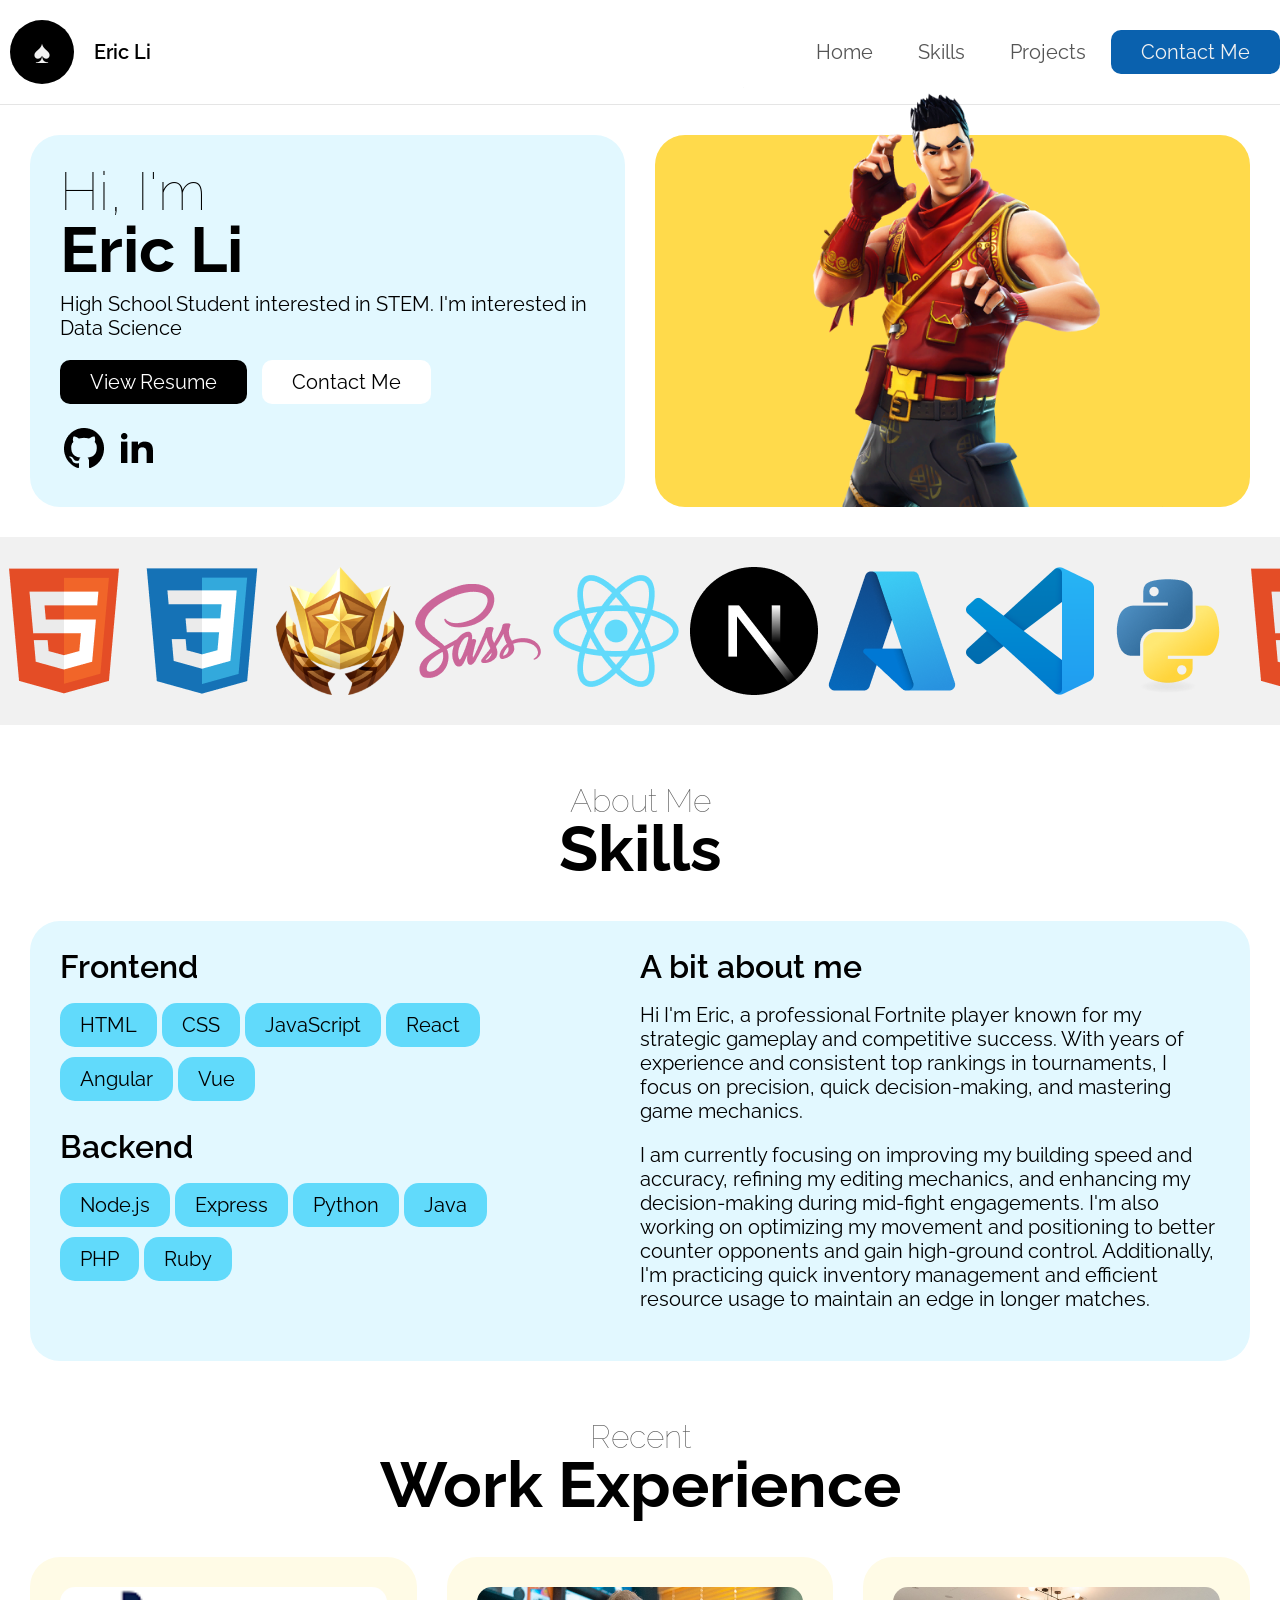
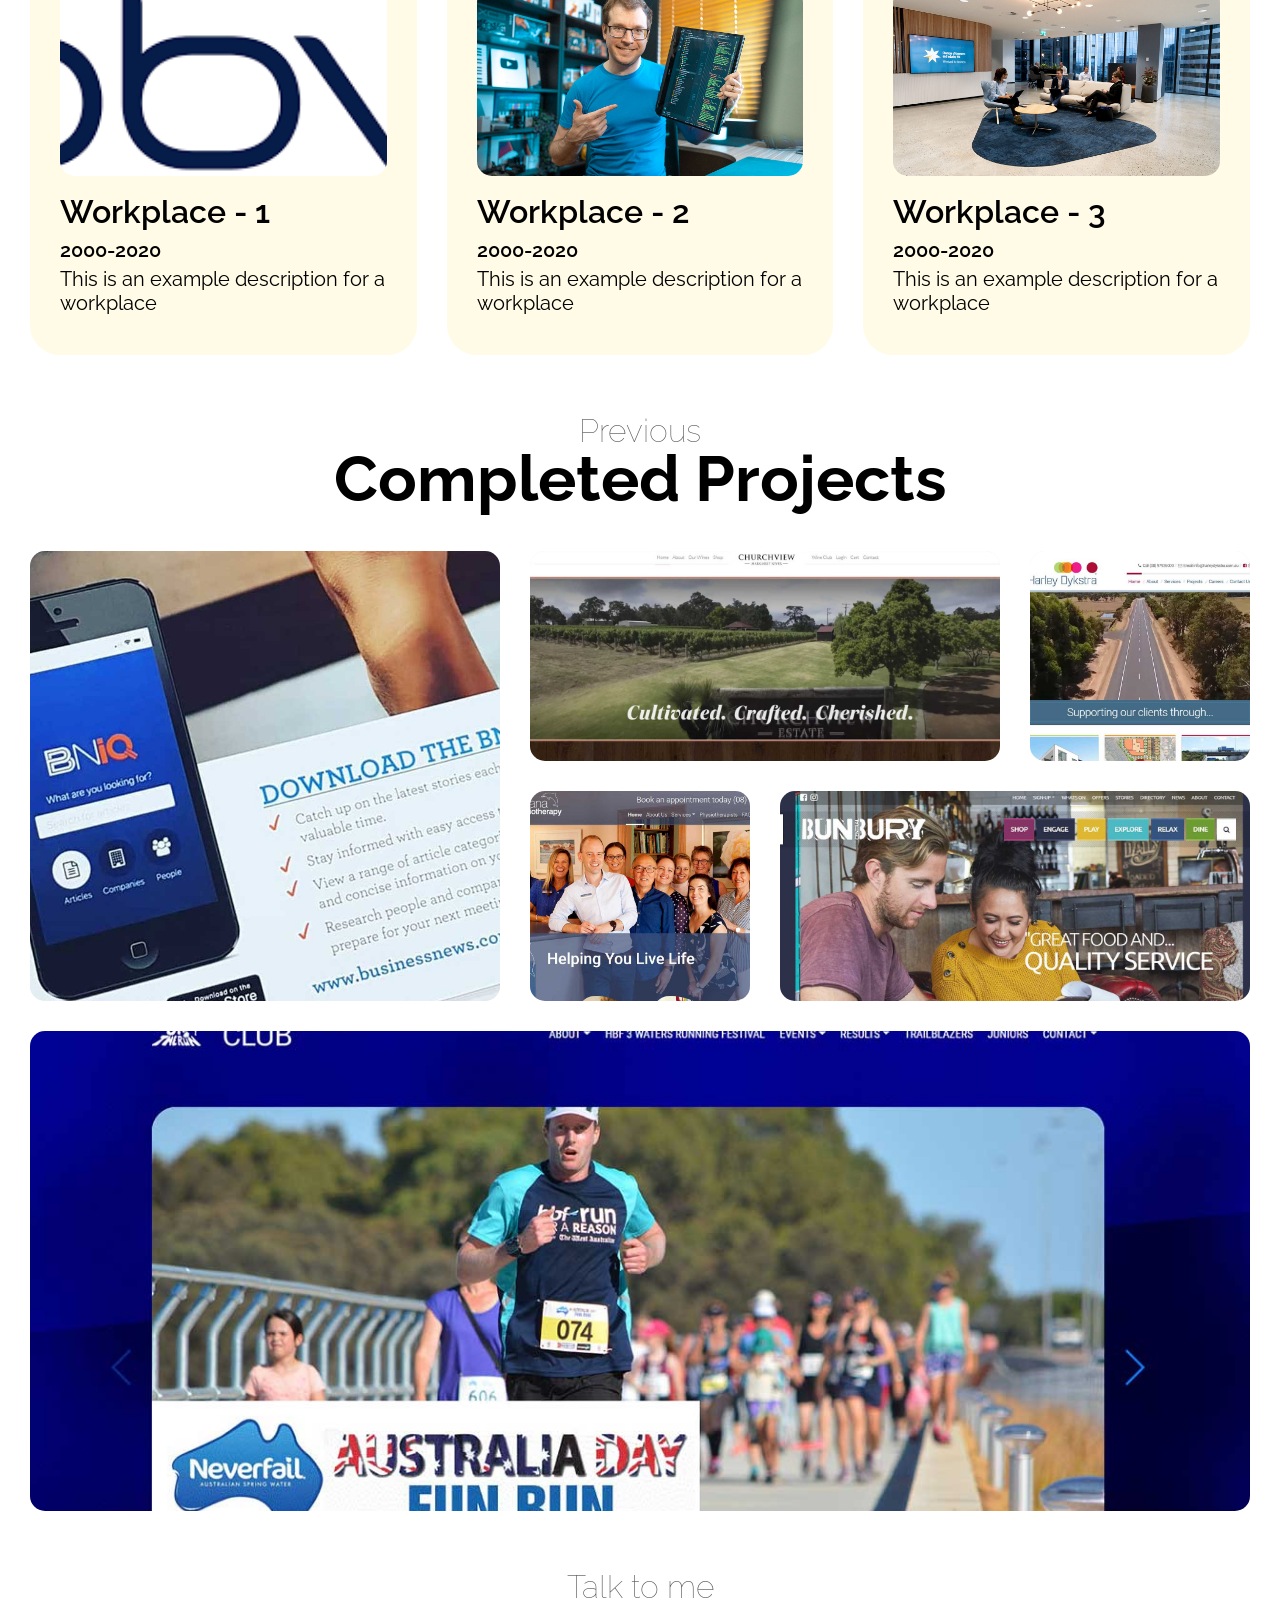
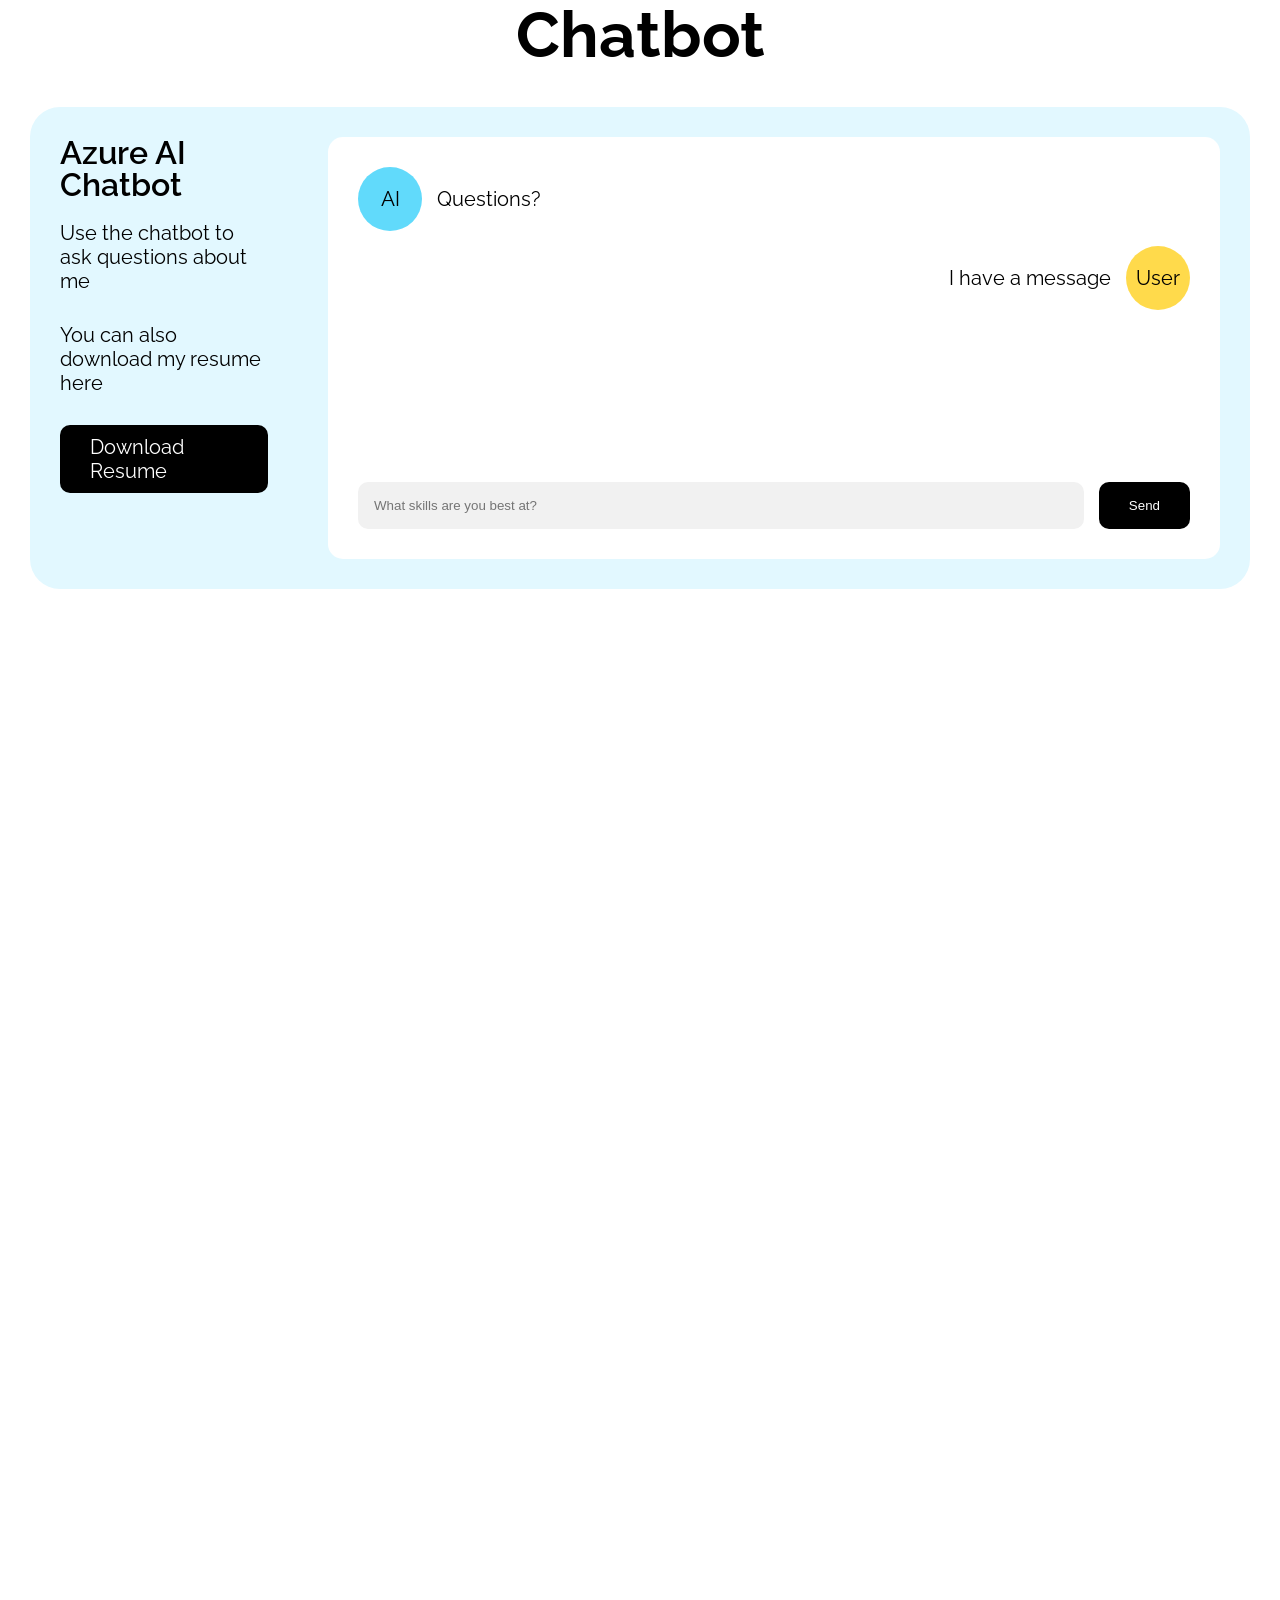
==== index.html @ edf60c6a "day 11" ====
<!DOCTYPE html>
<html lang="en">
<head>
    <meta charset="UTF-8">
    <meta name="viewport" content="width=device-width, initial-scale=1.0">
    <title>Eric Li's Portfolio</title>
    <link rel="preconnect" href="https://fonts.googleapis.com">
    <link rel="preconnect" href="https://fonts.gstatic.com" crossorigin>
    <link href="https://fonts.googleapis.com/css2?family=Raleway:ital,wght@0,100..900;1,100..900&display=swap" rel="stylesheet">
    <link rel="stylesheet" href="./styles.css">
    <script src="./scripts.js"></script>
    <link rel="icon" type="image/jpg" href="/imgs/one-v-buck-izo.png">
</head>
<body>
    <header>
        <a href="#" class="logo-holder">
            <div class="logo">♠</div>
            <div class="logo-text">Eric Li</div>
        </a>
        <nav>
            <ul id="menu">
                <li>
                    <a href="#">Home</a>
                </li>
                <li>
                    <a href="#skills">Skills</a>
                </li>
                <li>
                    <a href="#projects">Projects</a>
                </li>
                <li>
                    <a href="mailto:yousefta321@gmail.com" class="button">Contact Me</a>
                </li>
            </ul>
            <a href="#" class="mobile-toggle" onClick="toggleMobileMenu();">
                <svg class="w-6 h-6 text-gray-800 dark:text-white" aria-hidden="true" xmlns="http://www.w3.org/2000/svg" width="24" height="24" fill="none" viewBox="0 0 24 24">
                    <path stroke="currentColor" stroke-linecap="round" stroke-width="2" d="M5 7h14M5 12h14M5 17h10"/>
                  </svg>                  
            </a>
        </nav>
    </header>
    <main>
        <section class="hero container">
            <div class="hero-blue">
                <div>
                    <h1><small>Hi, I'm</small>
                        Eric Li
                    </h1>
                    <p>
                        High School Student interested in STEM. <span>I'm interested in Data Science</span>
                    </p>
                    <div class="call-to-action">
                        <a href="#" class="button black">
                            View Resume
                        </a>
                        <a href="mailto:yousefta321@gmail.com" class="button white">
                            Contact Me
                        </a>
                    </div>
                    <div class="social-links">
                        <a href="https://github.com/ericli37">
                            <img src="./imgs/github.png" alt="GitHub" class="socials" width="48"/>
                        </a>
                        <a href="https://www.linkedin.com/in/yousef-taha-615994212">
                            <img src="./imgs/linkedin.png" alt="LinkedIn" class="socials" width="48"/>
                        </a>
                    </div>
                </div>
            </div>
            <div class="hero-yellow">
                <img src="./imgs/fortnite.png" alt="Eric Li" width="100%"/>
            </div>
        </section>
        <section class="logos container">
            <div class="marquee">
                <div class="track">
                    <img src="./imgs/html.png" alt="HTML" width="128"/>
                    <img src="./imgs/css.png" alt="CSS" width="128"/>
                    <img src="./imgs/fortnite-transparent-symbol-6.png" alt="FN" width="128"/>
                    <img src="./imgs/sass.png" alt="Sass" width="128"/>
                    <img src="./imgs/react.png" alt="React" width="128"/>
                    <img src="./imgs/nextjs.png" alt="Next JS" width="128"/>
                    <img src="./imgs/azure.png" alt="Azure" width="128"/>
                    <img src="./imgs/vscode.png" alt="VS Code" width="128"/>
                    <img src="./imgs/python.png" alt="Python" width="128"/>
                    <img src="./imgs/html.png" alt="HTML" width="128"/>
                    <img src="./imgs/css.png" alt="CSS" width="128"/>
                    <img src="./imgs/fortnite-transparent-symbol-6.png" alt="FN" width="128"/>
                    <img src="./imgs/sass.png" alt="Sass" width="128"/>
                    <img src="./imgs/react.png" alt="React" width="128"/>
                    <img src="./imgs/nextjs.png" alt="Next JS" width="128"/>
                    <img src="./imgs/azure.png" alt="Azure" width="128"/>
                    <img src="./imgs/vscode.png" alt="VS Code" width="128"/>
                    <img src="./imgs/python.png" alt="Python" width="128"/>
                </div>
            </div>
        </section>
        <section id="skills" class="skills container">
            <h2>
                <small>About Me</small>
                Skills
            </h2>
            <div class="holder-blue">
                <div class="left-column">
                    <h3>Frontend</h3>
                    <ul>
                        <li>HTML</li>
                        <li>CSS</li>
                        <li>JavaScript</li>
                        <li>React</li>
                        <li>Angular</li>
                        <li>Vue</li>
                    </ul>
                    <h3>Backend</h3>
                    <ul>
                        <li>Node.js</li>
                        <li>Express</li>
                        <li>Python</li>
                        <li>Java</li>
                        <li>PHP</li>
                        <li>Ruby</li>
                    </ul>
                </div>
                <div class="right-column">
                    <h3>A bit about me</h3>
                    <p>Hi I'm Eric, a professional Fortnite player known for my strategic gameplay and competitive success. With years of experience and consistent top rankings in tournaments, I focus on precision, quick decision-making, and mastering game mechanics.</p>
                    <p>I am currently focusing on improving my building speed and accuracy, refining my editing mechanics, and enhancing my decision-making during mid-fight engagements. I'm also working on optimizing my movement and positioning to better counter opponents and gain high-ground control. Additionally, I'm practicing quick inventory management and efficient resource usage to maintain an edge in longer matches.</p>
                </div>
            </div>
        </section>
        <section class="work-experience container">
            <h2>
                <small>Recent</small>
                Work Experience
            </h2>
            <div class="jobs">
                <article>
                    <figure>
                        <div>
                            <img src="./imgs/download.png" alt="Workplace 1 -" width="100%"/>
                            <figcaption>
                                Workplace - 1
                            </figcaption>
                        </div>
                    </figure>
                    <h3>Workplace - 1</h3>
                    <div>2000-2020</div>
                    <p>This is an example description for a workplace</p>
                </article>
                <article>
                    <figure>
                        <div>
                            <img src="./imgs/workplace-2.jpg" alt="Workplace 2 -" width="100%"/>
                            <figcaption>
                                Workplace - 2
                            </figcaption>
                        </div>
                    </figure>
                    <h3>Workplace - 2</h3>
                    <div>2000-2020</div>
                    <p>This is an example description for a workplace</p>
                </article>
                <article>
                    <figure>
                        <div>
                            <img src="./imgs/workplace-3.jpg" alt="Workplace 3 -" width="100%"/>
                            <figcaption>
                                Workplace - 3
                            </figcaption>
                        </div>
                    </figure>
                    <h3>Workplace - 3</h3>
                    <div>2000-2020</div>
                    <p>This is an example description for a workplace</p>
                </article>
            </div>
        </section>
        <section id="projects" class="bento container">
            <h2>
                <small>
                    Previous
                </small>
                Completed Projects
            </h2>
            <div class="bento-grid">
                <a href="#" class="bento-item">
                    <img src="./imgs/bento-1.jpg" alt="1" width="100%"/>
                </a>
                <a href="#" class="bento-item">
                    <img src="./imgs/bento-2.jpg" alt="2" width="100%"/>
                </a>
                <a href="#" class="bento-item">
                    <img src="./imgs/bento-3.jpg" alt="3" width="100%"/>
                </a>
                <a href="#" class="bento-item">
                    <img src="./imgs/bento-4.jpg" alt="4" width="100%"/>
                </a>
                <a href="#" class="bento-item">
                    <img src="./imgs/bento-5.jpg" alt="5" width="100%"/>
                </a>
                <a href="#" class="bento-item">
                    <img src="./imgs/bento-6.jpg" alt="6" width="100%"/>
                </a>
            </div>
        </section>
        <section class="chatbot container">
            <h2>
                <small>
                    Talk to me
                </small>
                Chatbot
            </h2>
            <div class="chatbot-blue">
                <div class="chat-info">
                    <h3>Azure AI Chatbot</h3>
                    <p>Use the chatbot to ask questions about me</p>
                    <p>You can also download my resume here</p>
                    <a href="#" class="button black">Download Resume</a>
                </div>
                <div class="chat-box">
                    <div class="scroll-area">
                        <ul id="chat-log">
                            <li>
                                <span class="avatar bot">AI</span>
                                <div class="messages">Questions?</div>
                            </li>
                            <li>
                                <span class="avatar user">User</span>
                                <div class="messages">I have a message</div>
                            </li>
                        </ul>
                    </div>
                    <div class="chat-message">
                        <input type="text" placeholder="What skills are you best at?">
                        <button class="button black">Send</button>
                    </div>
                </div>
            </div>
        </section>
    </main>
</body>
</html>
---- styles.css ----
*, *::before, *::after {
    box-sizing: border-box;
    margin: 0;
    padding: 0;
}

:root {
    --base: #555;
    --base-100: #f1f1f1;
    --base-400: #555;
    --base-800: #000;
    --yellow: #ffda4b;
    --yellow-100: #fffbe6;
    --yellow-400: #ffda4b;
    --yellow-800: #8b6f00;
    --blue: #0a61ae;
    --blue-100: #e2f8ff;
    --blue-400: #61dafb;
    --blue-800: #0a61ae;
}

body {
  font-family: "Raleway", serif;
  font-optical-sizing: auto;
  font-style: normal;
  font-size: 20px;
  padding-bottom: 1000px
}

a {
    text-decoration: none;
    color: var(--blue);
    &:hover {
        text-decoration: underline;
    }
}

header {
    padding-top: 10px;
    padding-bottom: 10px;
    display: flex;
    justify-content: space-between;
    max-width: 1440px;
    margin: auto;
    border-bottom: 1px solid rgba(0,0,0,0.1);

    .logo-holder{
        display: flex;
        padding: 10px;
        align-items: center;
        font-weight: 600;
        color: var(--base-800);

        .logo {
            display: flex;
            align-items: center;
            justify-content: center;
            font-size: 32px;
            background-color: var(--base-800);
            color: var(--base-100);
            height: 64px;
            width: 64px;
            margin-right: 20px;
            border-radius: 50%;
        }
        .logo-text {
            flex: 1;
        }
    }

    nav {
        display: flex;
        align-items: center;
        ul {
            display: flex;
            list-style-type: none;
            gap: 5px;
            li {
                display: inline-block;
                a {
                    display: inline-block;
                    padding: 10px 20px;
                    color: var(--base);
                    &:hover {
                       background: var(--base-100);
                       border-radius: 10px;
                       text-decoration: none;
                    }
                }
            }
        }
        .mobile-toggle {
            display: none;
            color: var(--base-800);
            padding: 10px;
            @media (max-width: 768px) {
                display: inline-block;
                position: absolute;
                top: 20px;
                right: 20px;
            }
        }
    } 

    @media (max-width: 1024px) {
        flex-direction: column;
        align-items: center;
    }

    @media (max-width: 768px) {
        flex-direction: column;
        align-items: center;
        nav {
            margin-top: 10px;
            width: 100%;
            ul {
                display: none;
                flex-direction: column;
                text-align: center;
                width: 100%;
                a {
                    width: 100%;
                }
                &.active {
                    display: flex;
                }
            }
        }
    }
}

.container {
    max-width: 1440px;
    margin: auto;
    gap: 30px;
    margin-top: 30px;
    margin-bottom: 30px;

    @media (max-width: 1440px) {
        padding-left: 30px;
        padding-right: 30px;
    }
}

.socials {
    cursor: pointer;
    height: 3rem;
    width: 3rem;
}

.socials {
    transition: all 300ms ease;
}

.socials:hover {
    height: 3.3rem;
    width: 3.3rem;
}

.button {
    display: inline-block;
    padding: 10px 30px;
    background-color: var(--blue);
    color: var(--base-100);
    border-radius: 10px;
    transition: ease 0.3s all;
    &:hover {
        text-decoration: none;
        background-color: var(--base-800);
    }
    &.white {
        background-color: white;
        color: var(--base-800);
        &:hover {
            background-color: var(--base-100);
            color: var(--blue);
        }
    }
    &.black {
        background-color: black;
        color: white;
        &:hover {
            background-color: var(--base);
            color: var(--base-100);
        }
    }
}

h1 {
    font-size: 64px;
    line-height: 1;
    margin-bottom: 10px;
    small {
        display: block;
        font-weight: 100;
    }
    @media (max-width: 1024px) {
        font-size: 48px;
    }
}

.hero {
	display:flex;
	@media (max-width:1024px){
		flex-direction:column;
	}
	.hero-blue {
		flex:1;
		background-color: var(--blue-100);
		border-radius:30px;
		padding:30px;
		display:flex;
		flex-direction:column;
		justify-content:center;
		span {
			@media (max-width:768px){
				display:none;
			}
		}
		.call-to-action {
			margin-top:20px;
			margin-bottom:10px;
			a {
				margin-right:10px;
				margin-bottom:10px;
			}
		}
		.social-links {
			a {
				&:hover {
					text-decoration:none;
				}
			}
		}
	}
	.hero-yellow {
		flex:1;
		background-color: var(--yellow);
		border-radius:30px;
		padding:0px 30px;
		display:flex;
		justify-content:center;
		align-items:flex-end;
		img {
			margin-top:-60px;
			max-width:420px;
			margin-bottom:0px;
		}
	}
}

.logos {
    background-color: var(--base-100);
    border-radius: 30px;
    padding: 30px 0px;
    @media (max-width: 1440px){
        border-radius: 0px;
    }
    .marquee {
        width: 100vw;
        max-width: 100%;
        height: 128px;
        overflow: hidden;
        position: relative;
        .track {
            position: absolute;
            white-space: nowrap;
            will-change: transform;
            animation: marquee 40s linear infinite;
            display: flex;
            gap: 10px;
        }
    }
}

@keyframes marquee {
    0% {
        transform: translateX(0);
    }
    100% {
        transform: translateX(-50%);
    }
}

h2 {
    font-size: 64px;
    line-height: 1;
    margin-bottom: 10px;
    text-align: center;
    color: var(--base-800);
    padding: 30px;
    small {
        display: block;
        font-weight: 100;
        font-size: 0.5em;
        color: var(--base);
    }
    @media (max-width: 1024px){
        font-size: 48px;
    }
}

h3 {
    font-size: 32px;
    font-weight: 600;
    line-height: 1;
    margin-bottom: 20px;
    color: var(--base-800);
}

.skills {
    .holder-blue {
        background-color: var(--blue-100);
        border-radius: 30px;
        padding: 30px;
        display: flex;
        @media(max-width: 1024px) {
            flex-direction: column;
        }
        .left-column {
            flex: 1;
            ul {
                list-style-type: none;
                gap: 10px;
                margin-right: 100px;
                margin-bottom: 20px;
                li {
                    display: inline-block;
                    background-color: var(--blue-400);
                    padding: 10px 20px;
                    border-radius: 15px;
                    margin-bottom: 10px;
                }
            }
        }
        .right-column {
            flex: 1;
            p {
               margin-bottom: 20px; 
            }
        }
    }
}

.work-experience {
    .jobs {
        display: flex;
        gap: 30px;
        @media(max-width: 1024px) {
            flex-direction: column;
        }
        article {
            background-color: var(--yellow-100);
            padding: 30px;
            border-radius: 30px;
            flex: 1;
            h3 {
                margin-top: 20px;
                margin-bottom: 10px;
            }
            div {
                font-weight: 600;
                margin-bottom: 5px;
                color: var(--base-800);
            }
            p {
                margin-bottom: 10px;
            }
            figure {
                width: 100%;
                padding-top: 56.25%;
                overflow: hidden;
                position: relative;
                border-radius: 15px;
                img {
                    position: absolute;
                    top: 0;
                    left: 0;
                    height: 100%;
                    object-fit: cover;
                    transition: ease 1.2s all;
                }
                figcaption {
                    position: absolute;
                    bottom: 0;
                    left: 0;
                    right: 0;
                    background-color: rgba(0,0,0,0.5);
                    color: var(--base-100);
                    text-align: center;
                    padding: 10px;
                    opacity: 0;
                    visibility: hidden;
                    transition: ease 0.3s all;
                }

                &:hover {
                    figcaption {
                        opacity: 1;
                        visibility: visible;
                    }
                    img {
                        transform: scale(1.2);
                    }
                }
            }
        }
    }
}

.bento {
    .bento-grid {
        display: grid;
        grid-gap: 30px;
        grid-template-columns: repeat(5, 1fr);
        grid-template-rows: repeat(4, 1fr);
        height: 960px;
        @media(max-width: 1024px){
            grid-template-rows: repeat(8, 1fr);
        }
        @media(max-width: 768px){
            display: flex;
            flex-direction: column;
            gap: 30px;
            height: auto;
        }
        .bento-item {
            padding: 30px;
            background-color: var(--base-100);
            border-radius: 15px;
            position: relative;
            overflow: hidden;
            img {
                position: absolute;
                top: 0;
                left: 0;
                height: 100%;
                object-fit: cover;
                transition: ease 1.2s all;
            }
            &:hover {
                img {
                    transform: scale(1.2);
                }
            }
            @media(max-width: 768px){
                height: 240px;
            }
            &:nth-child(1) {
                grid-column: span 2;
                grid-row: span 2;
                @media(max-width: 1024px){
                    grid-column: span 2;
                    grid-row: span 2;
                }
            }
            &:nth-child(2) {
                grid-column: span 2;
                grid-row: span 1;
                @media(max-width: 1024px){
                    grid-column: span 3;
                    grid-row: span 2;
                }
            }
            &:nth-child(3) {
                grid-column: span 1;
                grid-row: span 1;
                @media(max-width: 1024px){
                    grid-column: span 3;
                    grid-row: span 2;
                }
            }
            &:nth-child(4) {
                grid-column: span 1;
                grid-row: span 1;
                @media(max-width: 1024px){
                    grid-column: span 2;
                    grid-row: span 4;
                }
            }
            &:nth-child(5) {
                grid-column: span 2;
                grid-row: span 1;
                @media(max-width: 1024px){
                    grid-column: span 3;
                    grid-row: span 2;
                }
            }
            &:nth-child(6) {
                grid-column: span 5;
                grid-row: span 3;
                @media(max-width: 1024px){
                    grid-column: span 5;
                    grid-row: span 2;
                }
            }
        }
    }
}

.chatbot {
    .chatbot-blue {
        background-color: var(--blue-100);
        border-radius: 30px;
        padding: 30px;
        gap: 30px;
        display: flex;
        @media (max-width:1024px) {
            flex-direction: column;
        }
        p {
            margin-bottom: 30px;
        }
        .chat-info {
            flex: 3px;
            padding-right: 30px;
        }
        .chat-box {
            flex: 4;
            background-color: white;
            border-radius: 15px;
            padding: 30px;
            display: flex;
            flex-direction: column;
            .scroll-area {
                max-height: 300px;
                height: 300px;
                overflow-y: scroll;
                ul {
                    display: flex;
                    flex-direction: column;
                    justify-content: flex-end;
                    gap: 15px;
                    li {
                        display: flex;
                        align-items: center;
                        gap: 15px;

                        &:nth-child(even){
                            text-align: right;
                            justify-content: flex-end;
                            flex-direction: row-reverse;
                            span {
                                background-color: var(--yellow);
                            }
                        }

                        span {
                            background-color: var(--blue-400);
                            width: 64px;
                            height: 64px;
                            border-radius: 50%;
                            display: inline-flex;
                            align-items: center;
                            justify-content: center;
                            @media(max-width: 768px){
                                width: 48px;
                                height: 48px;
                            }
                        }
                        div {
                            flex: 1;
                        }
                    }
                }
            }

            .chat-message {
                display: flex;
                margin-top: 15px;
                gap: 15px;
                input {
                    border-radius: 10px;
                    flex: 1;
                    padding: 15px;
                    border: 1px solid transparent;
                    background-color: var(--base-100);
                    &:hover {
                        outline: none;
                        background-color: white;
                        border: 1px solid var(--base-100);
                    }
                    &:focus {
                        outline: none;
                        background-color: white;
                        border: 1px solid var(--base-100);
                    }
                }
                button {
                    border: none;
                    cursor: pointer;
                }
            }
        }
    }
}
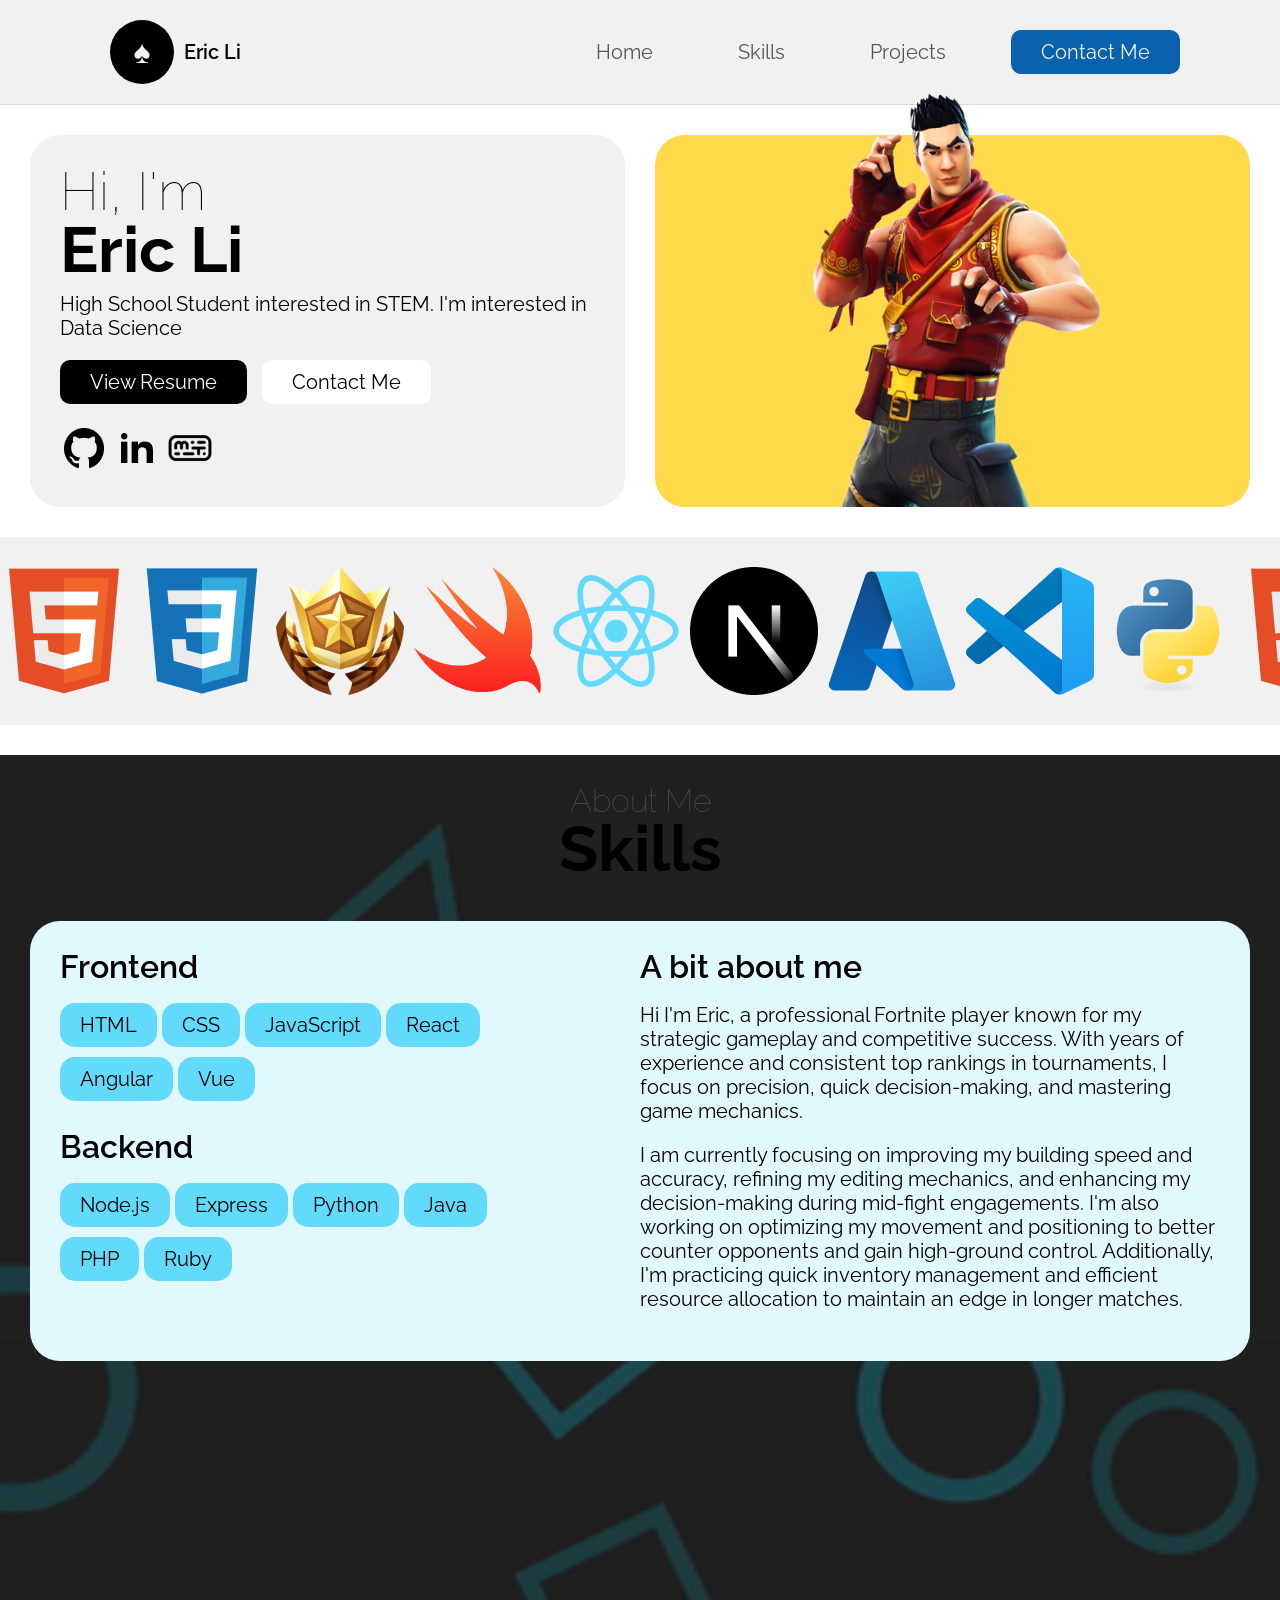
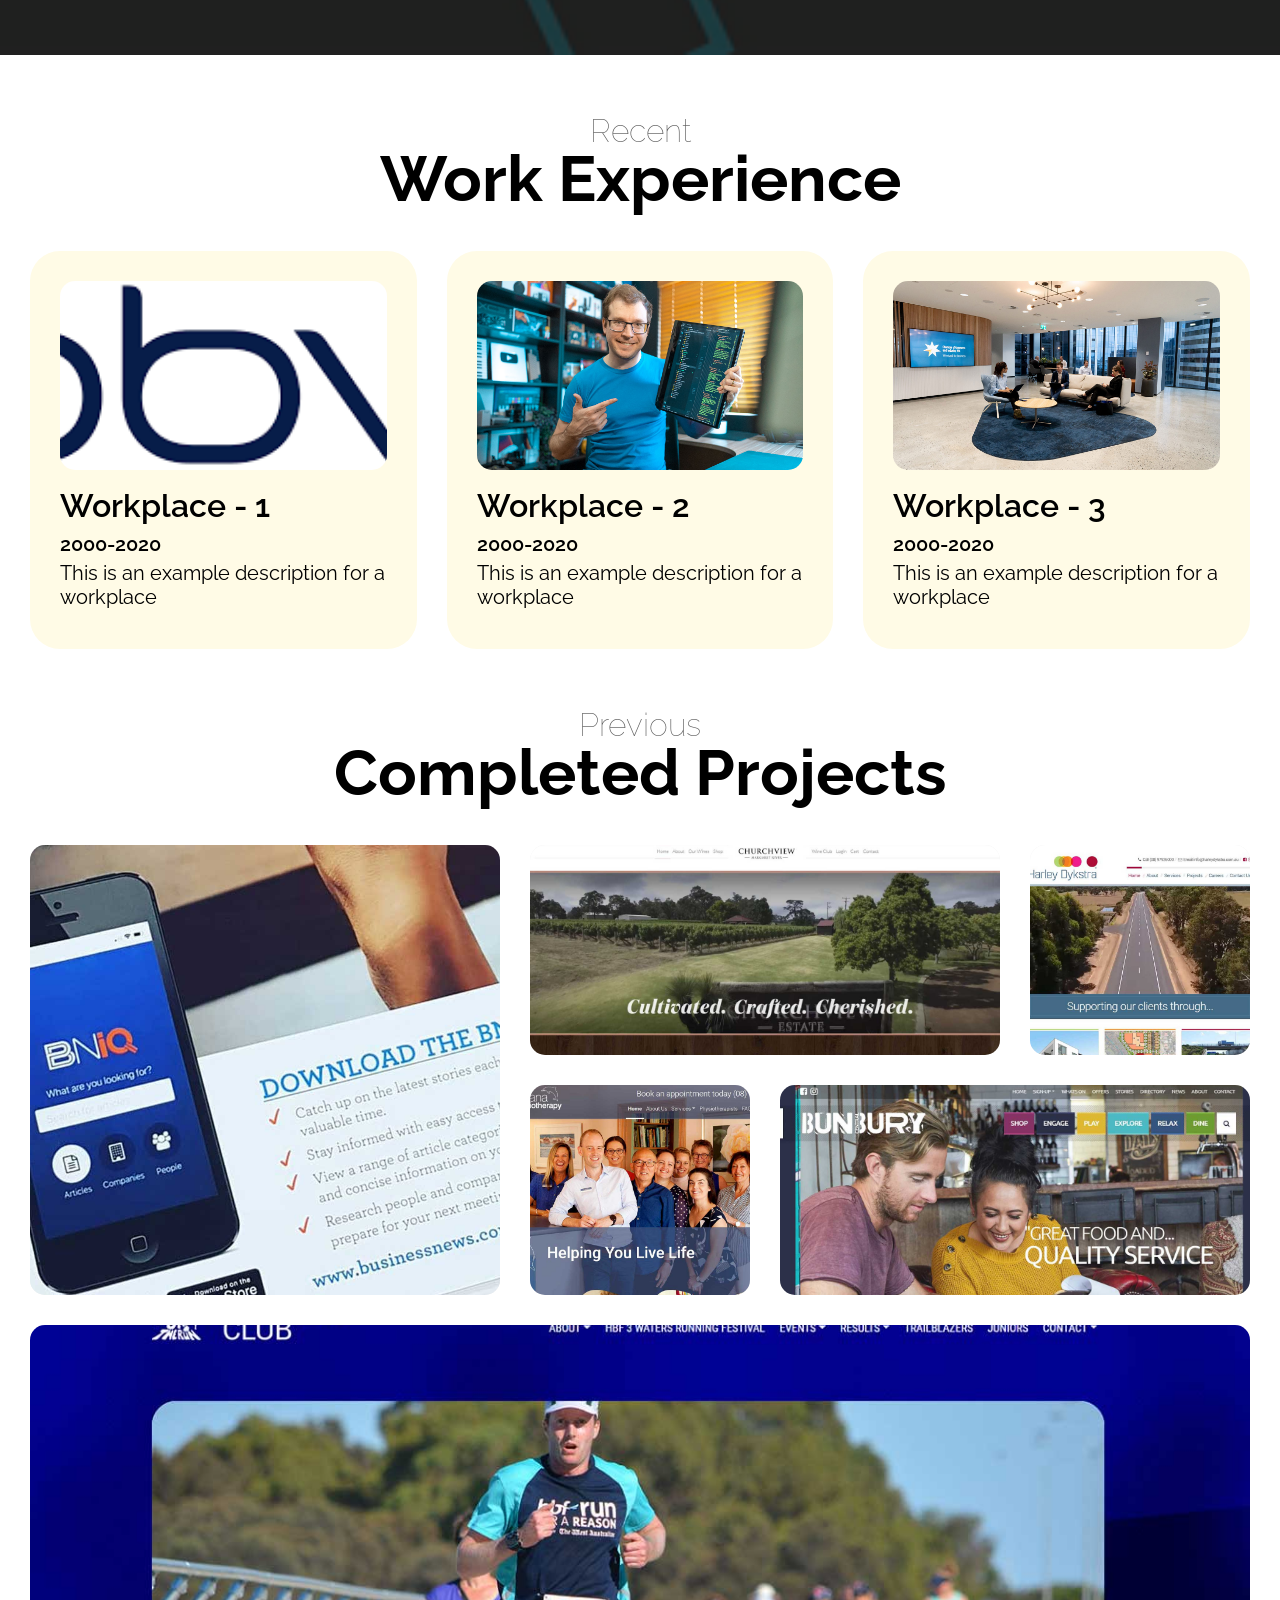
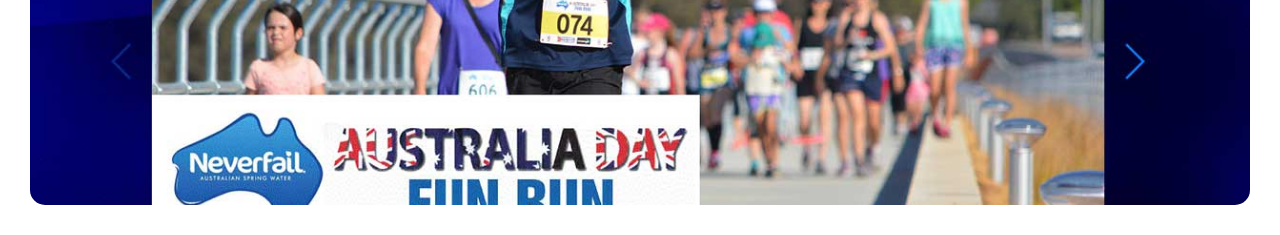
==== commit b932ba03: "day 14" ====
--- a/index.html
+++ b/index.html
@@ -64,6 +64,9 @@
                         <a href="https://www.linkedin.com/in/yousef-taha-615994212">
                             <img src="./imgs/linkedin.png" alt="LinkedIn" class="socials" width="48"/>
                         </a>
+                        <a href="https://monkeytype.com/profile/ligion">
+                            <img src="./imgs/monkeytype.png" alt="monkeytype" class="socials" width="48"/>
+                        </a>
                     </div>
                 </div>
             </div>
@@ -77,7 +80,7 @@
                     <img src="./imgs/html.png" alt="HTML" width="128"/>
                     <img src="./imgs/css.png" alt="CSS" width="128"/>
                     <img src="./imgs/fortnite-transparent-symbol-6.png" alt="FN" width="128"/>
-                    <img src="./imgs/sass.png" alt="Sass" width="128"/>
+                    <img src="./imgs/swift.png" alt="Sass" width="128"/>
                     <img src="./imgs/react.png" alt="React" width="128"/>
                     <img src="./imgs/nextjs.png" alt="Next JS" width="128"/>
                     <img src="./imgs/azure.png" alt="Azure" width="128"/>
@@ -124,7 +127,7 @@
                 <div class="right-column">
                     <h3>A bit about me</h3>
                     <p>Hi I'm Eric, a professional Fortnite player known for my strategic gameplay and competitive success. With years of experience and consistent top rankings in tournaments, I focus on precision, quick decision-making, and mastering game mechanics.</p>
-                    <p>I am currently focusing on improving my building speed and accuracy, refining my editing mechanics, and enhancing my decision-making during mid-fight engagements. I'm also working on optimizing my movement and positioning to better counter opponents and gain high-ground control. Additionally, I'm practicing quick inventory management and efficient resource usage to maintain an edge in longer matches.</p>
+                    <p>I am currently focusing on improving my building speed and accuracy, refining my editing mechanics, and enhancing my decision-making during mid-fight engagements. I'm also working on optimizing my movement and positioning to better counter opponents and gain high-ground control. Additionally, I'm practicing quick inventory management and efficient resource allocation to maintain an edge in longer matches.</p>
                 </div>
             </div>
         </section>
@@ -139,7 +142,7 @@
                         <div>
                             <img src="./imgs/download.png" alt="Workplace 1 -" width="100%"/>
                             <figcaption>
-                                Workplace - 1
+                                AbbVie
                             </figcaption>
                         </div>
                     </figure>
@@ -152,7 +155,7 @@
                         <div>
                             <img src="./imgs/workplace-2.jpg" alt="Workplace 2 -" width="100%"/>
                             <figcaption>
-                                Workplace - 2
+                                Queen Yemeni Coffee
                             </figcaption>
                         </div>
                     </figure>
@@ -203,40 +206,6 @@
                 </a>
             </div>
         </section>
-        <section class="chatbot container">
-            <h2>
-                <small>
-                    Talk to me
-                </small>
-                Chatbot
-            </h2>
-            <div class="chatbot-blue">
-                <div class="chat-info">
-                    <h3>Azure AI Chatbot</h3>
-                    <p>Use the chatbot to ask questions about me</p>
-                    <p>You can also download my resume here</p>
-                    <a href="#" class="button black">Download Resume</a>
-                </div>
-                <div class="chat-box">
-                    <div class="scroll-area">
-                        <ul id="chat-log">
-                            <li>
-                                <span class="avatar bot">AI</span>
-                                <div class="messages">Questions?</div>
-                            </li>
-                            <li>
-                                <span class="avatar user">User</span>
-                                <div class="messages">I have a message</div>
-                            </li>
-                        </ul>
-                    </div>
-                    <div class="chat-message">
-                        <input type="text" placeholder="What skills are you best at?">
-                        <button class="button black">Send</button>
-                    </div>
-                </div>
-            </div>
-        </section>
     </main>
 </body>
 </html>
--- a/styles.css
+++ b/styles.css
@@ -24,7 +24,6 @@
   font-optical-sizing: auto;
   font-style: normal;
   font-size: 20px;
-  padding-bottom: 1000px
 }
 
 a {
@@ -40,8 +39,10 @@
     padding-bottom: 10px;
     display: flex;
     justify-content: space-between;
-    max-width: 1440px;
+    max-width: var(--screen-width);
+    background-color: var(--base-100);
     margin: auto;
+    padding-left: 100px;
     border-bottom: 1px solid rgba(0,0,0,0.1);
 
     .logo-holder{
@@ -60,7 +61,7 @@
             color: var(--base-100);
             height: 64px;
             width: 64px;
-            margin-right: 20px;
+            margin-right: 10px;
             border-radius: 50%;
         }
         .logo-text {
@@ -71,10 +72,11 @@
     nav {
         display: flex;
         align-items: center;
+        padding-right: 100px;
         ul {
             display: flex;
             list-style-type: none;
-            gap: 5px;
+            gap: 45px;
             li {
                 display: inline-block;
                 a {
@@ -206,7 +208,7 @@
 	}
 	.hero-blue {
 		flex:1;
-		background-color: var(--blue-100);
+		background-color: var(--base-100);
 		border-radius:30px;
 		padding:30px;
 		display:flex;
@@ -309,6 +311,12 @@
 }
 
 .skills {
+    background-image: url('./imgs/BXe0.gif'); /* Replace 'your-gif-name.gif' with your actual file name */
+    background-size: cover; /* Stretch the GIF to cover the viewport */
+    background-repeat: no-repeat; /* Prevent the GIF from repeating */
+    background-position: center; /* Center the GIF in the viewport */
+    height: 100vh; /* Ensure the background covers the full height of the viewport */
+    margin: 0; /* Remove default margins */
     .holder-blue {
         background-color: var(--blue-100);
         border-radius: 30px;
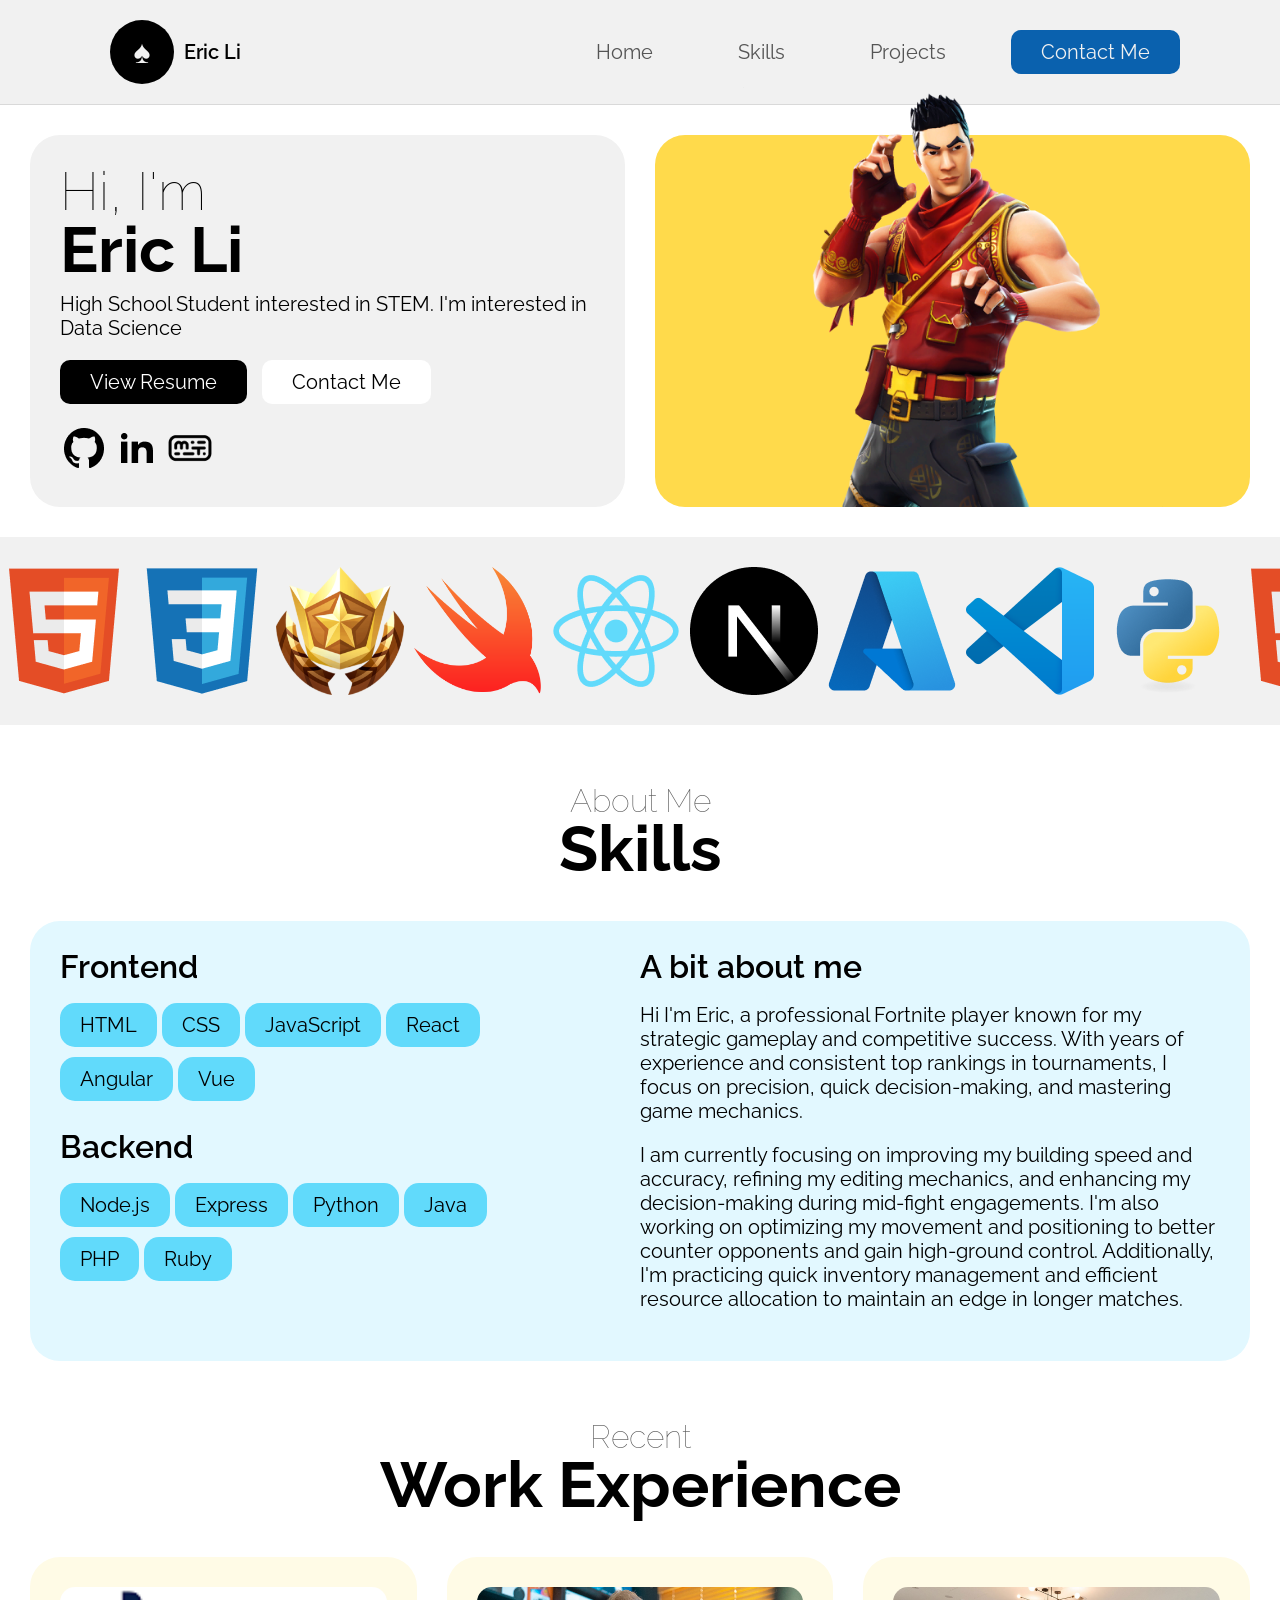
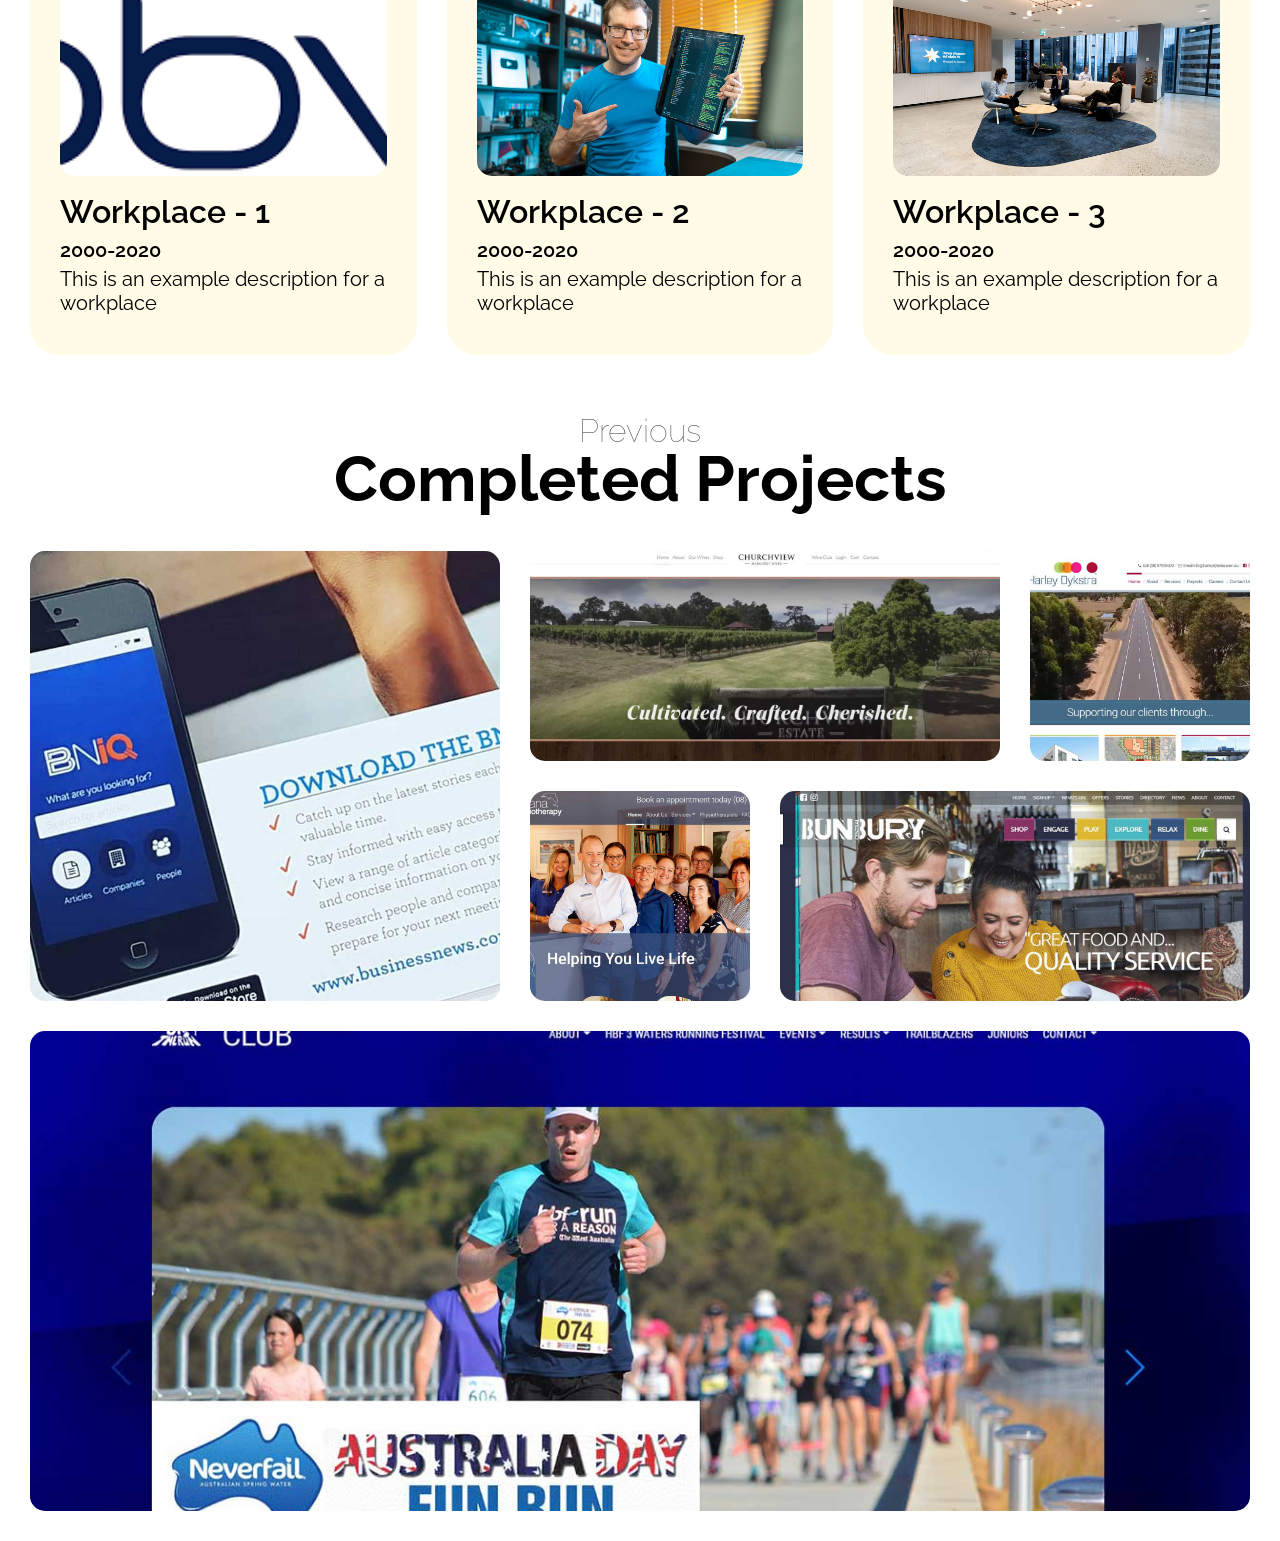
==== commit 908cc667: "day 15" ====
--- a/index.html
+++ b/index.html
@@ -153,7 +153,9 @@
                 <article>
                     <figure>
                         <div>
-                            <img src="./imgs/workplace-2.jpg" alt="Workplace 2 -" width="100%"/>
+                            <a href="https://queencoffeehouse.com/">
+                                <img src="./imgs/workplace-2.jpg" alt="Workplace 2 -" width="100%"/>
+                            </a>
                             <figcaption>
                                 Queen Yemeni Coffee
                             </figcaption>
--- a/styles.css
+++ b/styles.css
@@ -44,6 +44,10 @@
     margin: auto;
     padding-left: 100px;
     border-bottom: 1px solid rgba(0,0,0,0.1);
+
+    @media (max-width: 768px) {
+        padding-left: 0
+    }
 
     .logo-holder{
         display: flex;
@@ -84,7 +88,7 @@
                     padding: 10px 20px;
                     color: var(--base);
                     &:hover {
-                       background: var(--base-100);
+                       background-color: var(--base-100);
                        border-radius: 10px;
                        text-decoration: none;
                     }
@@ -137,7 +141,6 @@
     gap: 30px;
     margin-top: 30px;
     margin-bottom: 30px;
-
     @media (max-width: 1440px) {
         padding-left: 30px;
         padding-right: 30px;
@@ -311,12 +314,6 @@
 }
 
 .skills {
-    background-image: url('./imgs/BXe0.gif'); /* Replace 'your-gif-name.gif' with your actual file name */
-    background-size: cover; /* Stretch the GIF to cover the viewport */
-    background-repeat: no-repeat; /* Prevent the GIF from repeating */
-    background-position: center; /* Center the GIF in the viewport */
-    height: 100vh; /* Ensure the background covers the full height of the viewport */
-    margin: 0; /* Remove default margins */
     .holder-blue {
         background-color: var(--blue-100);
         border-radius: 30px;
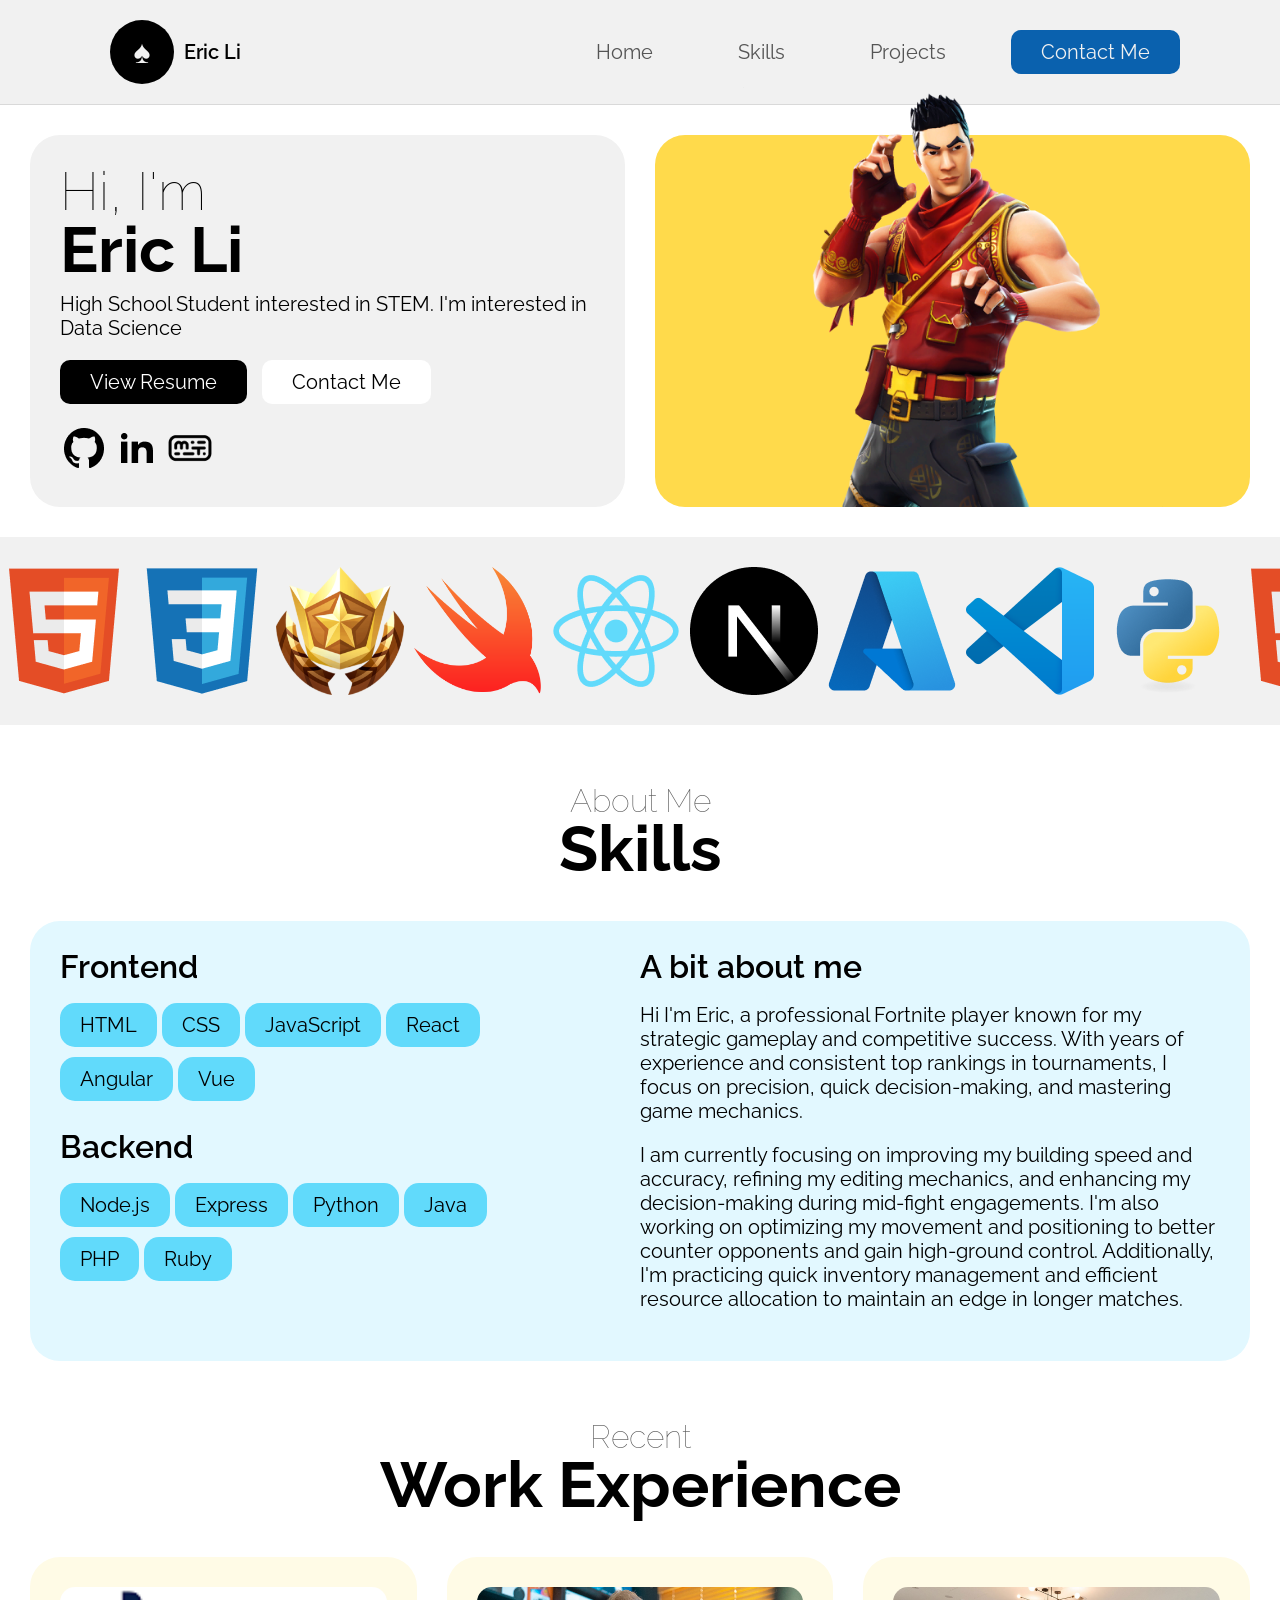
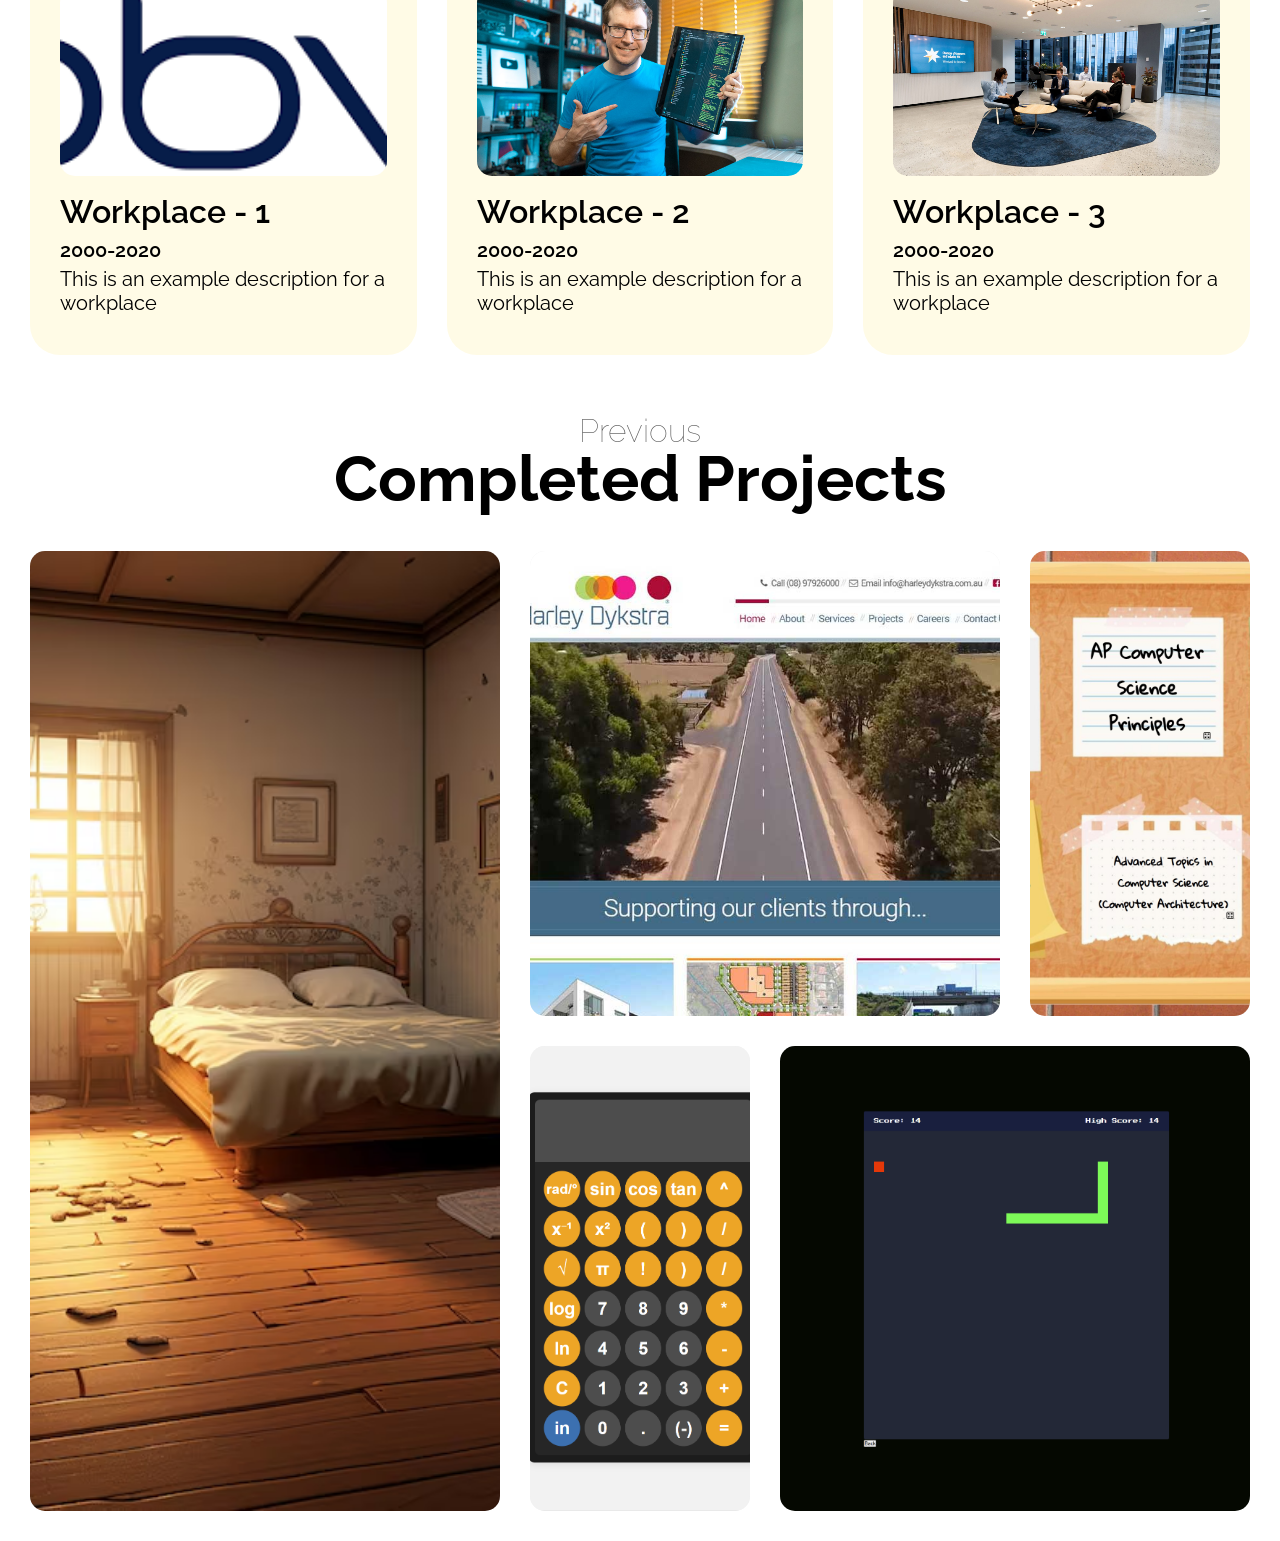
==== commit c4e9505b: "day 16" ====
--- a/index.html
+++ b/index.html
@@ -188,13 +188,13 @@
                 Completed Projects
             </h2>
             <div class="bento-grid">
-                <a href="#" class="bento-item">
+                <a href="https://ericli37.github.io/EricLi_GiovannisRoom/" class="bento-item">
                     <img src="./imgs/bento-1.jpg" alt="1" width="100%"/>
                 </a>
                 <a href="#" class="bento-item">
                     <img src="./imgs/bento-2.jpg" alt="2" width="100%"/>
                 </a>
-                <a href="#" class="bento-item">
+                <a href="https://ericli37.github.io/LHS_CS_Classes/" class="bento-item">
                     <img src="./imgs/bento-3.jpg" alt="3" width="100%"/>
                 </a>
                 <a href="#" class="bento-item">
@@ -202,9 +202,6 @@
                 </a>
                 <a href="#" class="bento-item">
                     <img src="./imgs/bento-5.jpg" alt="5" width="100%"/>
-                </a>
-                <a href="#" class="bento-item">
-                    <img src="./imgs/bento-6.jpg" alt="6" width="100%"/>
                 </a>
             </div>
         </section>
--- a/styles.css
+++ b/styles.css
@@ -418,7 +418,7 @@
         display: grid;
         grid-gap: 30px;
         grid-template-columns: repeat(5, 1fr);
-        grid-template-rows: repeat(4, 1fr);
+        grid-template-rows: auto;
         height: 960px;
         @media(max-width: 1024px){
             grid-template-rows: repeat(8, 1fr);
@@ -429,6 +429,7 @@
             gap: 30px;
             height: auto;
         }
+
         .bento-item {
             padding: 30px;
             background-color: var(--base-100);
@@ -491,14 +492,7 @@
                     grid-row: span 2;
                 }
             }
-            &:nth-child(6) {
-                grid-column: span 5;
-                grid-row: span 3;
-                @media(max-width: 1024px){
-                    grid-column: span 5;
-                    grid-row: span 2;
-                }
-            }
+
         }
     }
 }
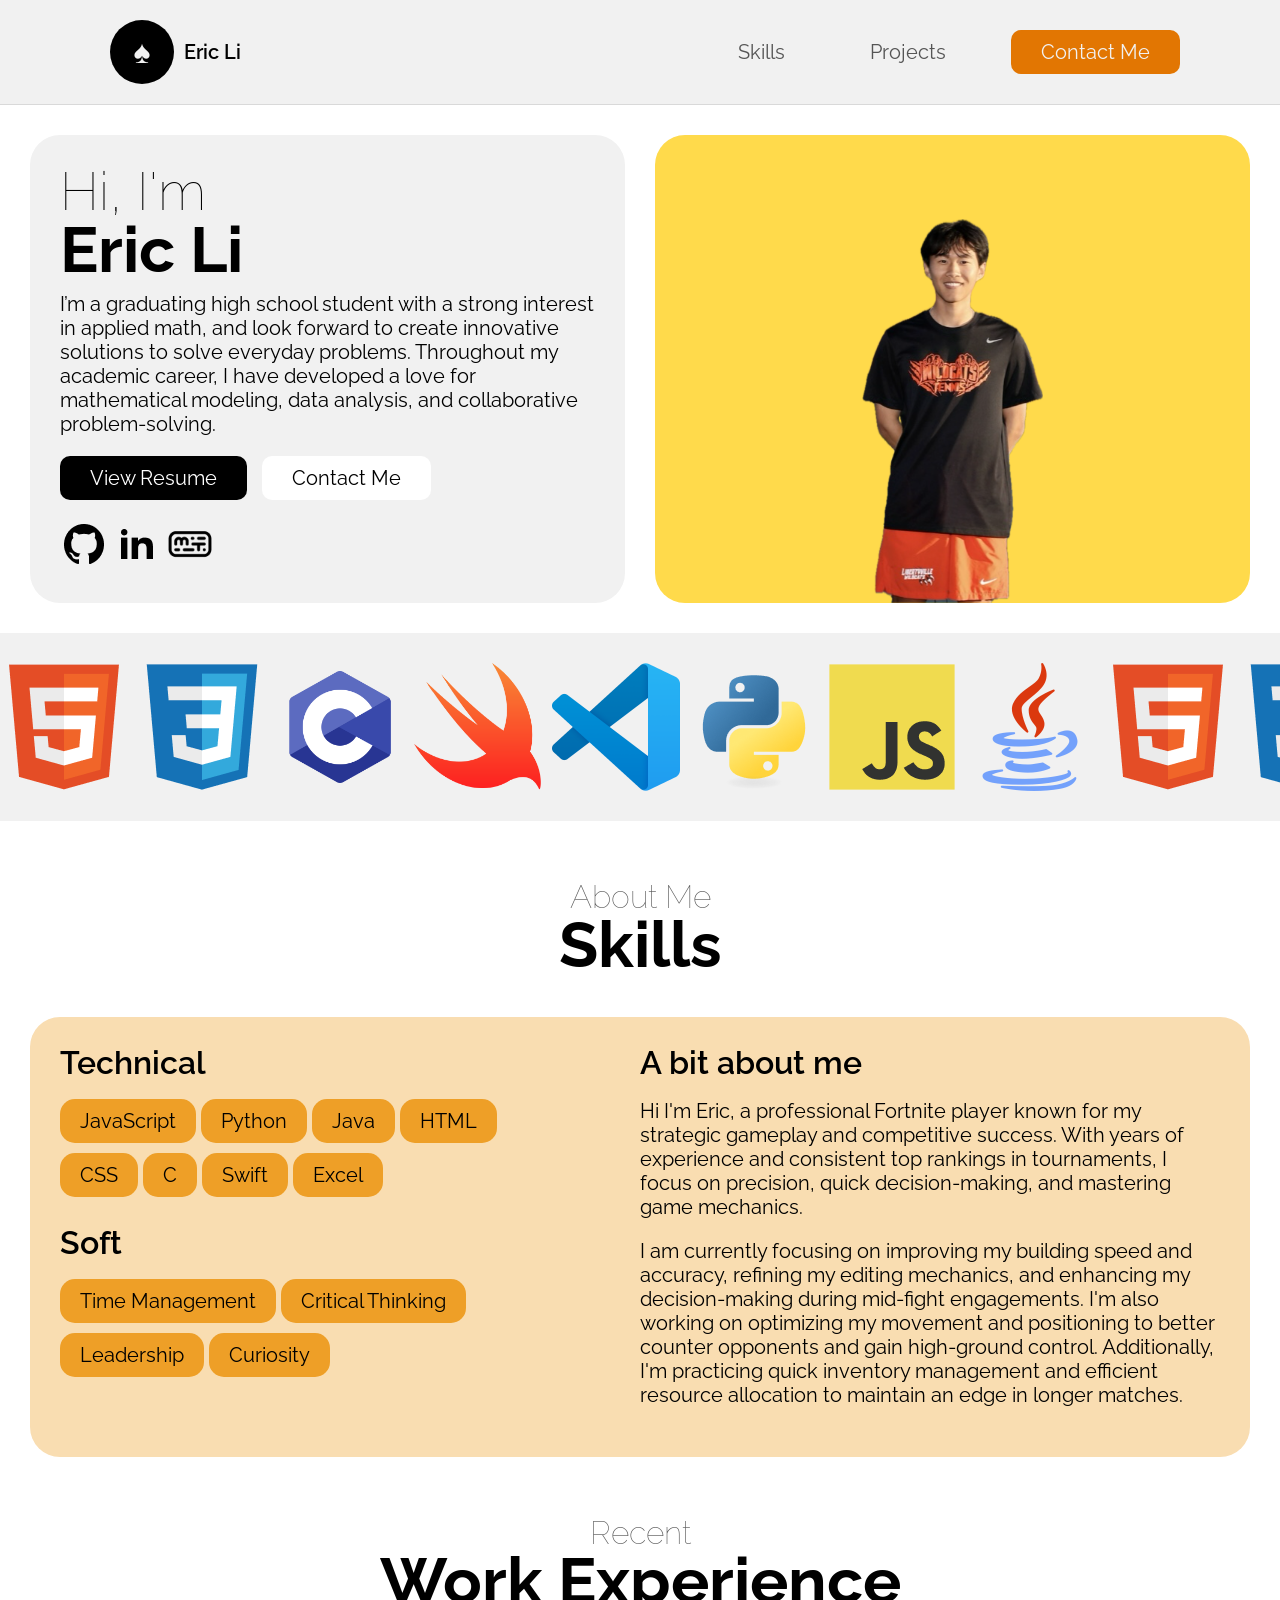
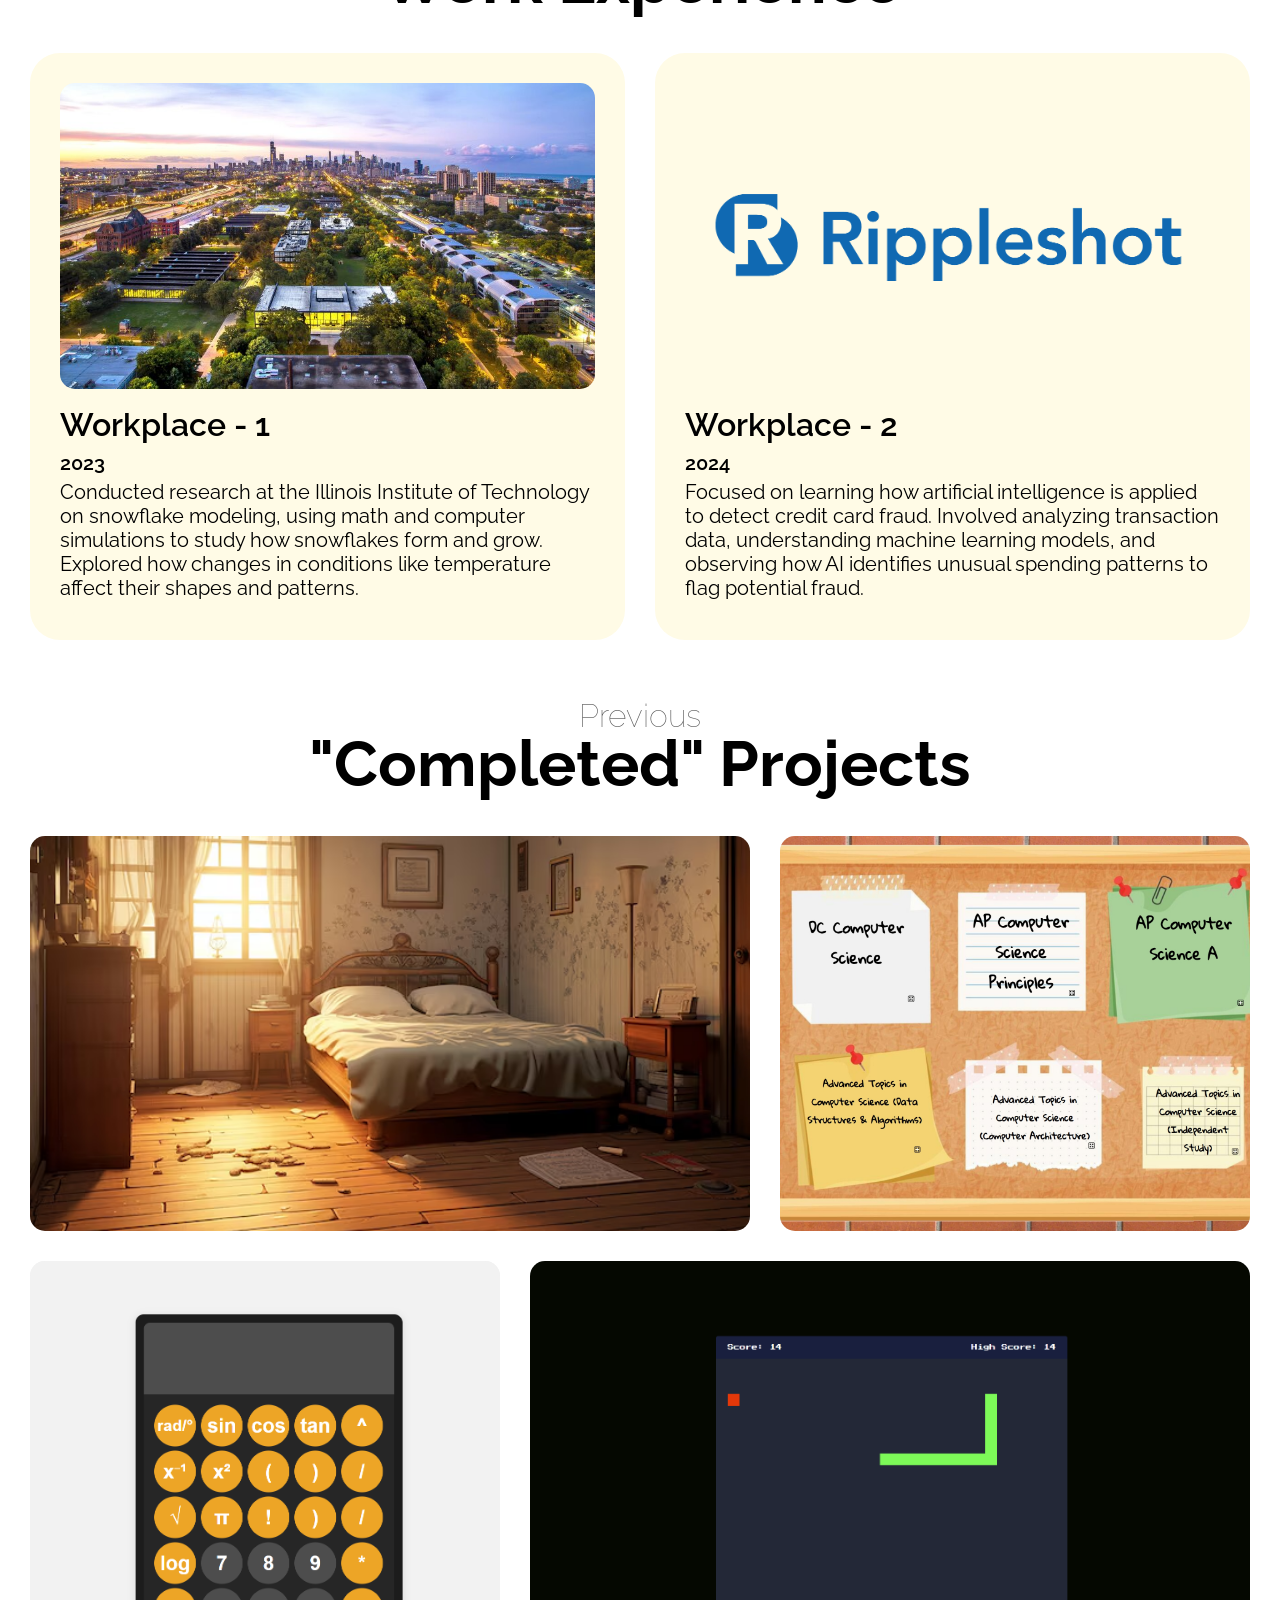
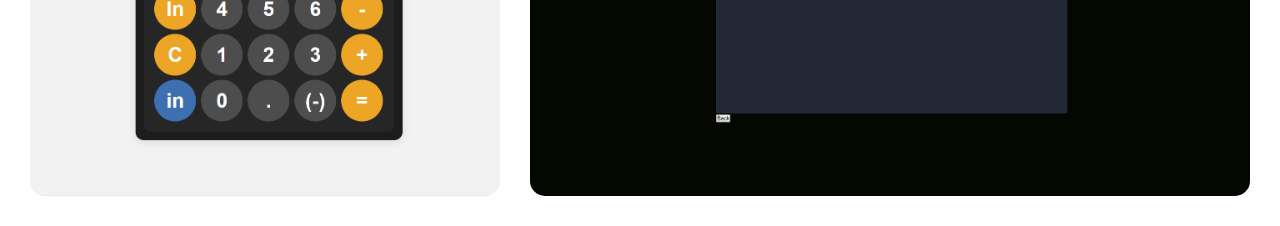
==== commit 0b538cb8: "final proj" ====
--- a/index.html
+++ b/index.html
@@ -20,9 +20,6 @@
         <nav>
             <ul id="menu">
                 <li>
-                    <a href="#">Home</a>
-                </li>
-                <li>
                     <a href="#skills">Skills</a>
                 </li>
                 <li>
@@ -41,37 +38,37 @@
     </header>
     <main>
         <section class="hero container">
-            <div class="hero-blue">
+            <div class="hero-orange">
                 <div>
                     <h1><small>Hi, I'm</small>
                         Eric Li
                     </h1>
                     <p>
-                        High School Student interested in STEM. <span>I'm interested in Data Science</span>
+                        I’m a graduating high school student with a strong interest in applied math, and look forward to create innovative solutions to solve everyday problems. Throughout my academic career, I have developed a love for mathematical modeling, data analysis, and collaborative problem-solving.</span>
                     </p>
                     <div class="call-to-action">
-                        <a href="#" class="button black">
+                        <a href="Eric_Li_Resume (1).pdf" class="button black" target="_blank" rel="noopener">
                             View Resume
                         </a>
-                        <a href="mailto:yousefta321@gmail.com" class="button white">
+                        <a href="mailto:yousefta321@gmail.com" class="button white" target="_blank" rel="noopener">
                             Contact Me
                         </a>
                     </div>
                     <div class="social-links">
-                        <a href="https://github.com/ericli37">
+                        <a href="https://github.com/ericli37" target="_blank" rel="noopener">
                             <img src="./imgs/github.png" alt="GitHub" class="socials" width="48"/>
                         </a>
-                        <a href="https://www.linkedin.com/in/yousef-taha-615994212">
+                        <a href="https://www.linkedin.com/in/yousef-taha-615994212" target="_blank" rel="noopener">
                             <img src="./imgs/linkedin.png" alt="LinkedIn" class="socials" width="48"/>
                         </a>
-                        <a href="https://monkeytype.com/profile/ligion">
+                        <a href="https://monkeytype.com/profile/ligion" target="_blank" rel="noopener">
                             <img src="./imgs/monkeytype.png" alt="monkeytype" class="socials" width="48"/>
                         </a>
                     </div>
                 </div>
             </div>
             <div class="hero-yellow">
-                <img src="./imgs/fortnite.png" alt="Eric Li" width="100%"/>
+                <img src="./imgs/Subject (1).png" alt="Eric Li" width="34%"/>
             </div>
         </section>
         <section class="logos container">
@@ -79,22 +76,28 @@
                 <div class="track">
                     <img src="./imgs/html.png" alt="HTML" width="128"/>
                     <img src="./imgs/css.png" alt="CSS" width="128"/>
-                    <img src="./imgs/fortnite-transparent-symbol-6.png" alt="FN" width="128"/>
+                    <img src="./imgs/icons8-c-programming-480.png" alt="C" width="128"/>
                     <img src="./imgs/swift.png" alt="Sass" width="128"/>
-                    <img src="./imgs/react.png" alt="React" width="128"/>
-                    <img src="./imgs/nextjs.png" alt="Next JS" width="128"/>
-                    <img src="./imgs/azure.png" alt="Azure" width="128"/>
                     <img src="./imgs/vscode.png" alt="VS Code" width="128"/>
                     <img src="./imgs/python.png" alt="Python" width="128"/>
+                    <img src="./imgs/javascript.png" alt="JS" width="128"/>
+                    <img src="./imgs/226777.png" alt="Java" width="128"/>
                     <img src="./imgs/html.png" alt="HTML" width="128"/>
                     <img src="./imgs/css.png" alt="CSS" width="128"/>
-                    <img src="./imgs/fortnite-transparent-symbol-6.png" alt="FN" width="128"/>
-                    <img src="./imgs/sass.png" alt="Sass" width="128"/>
-                    <img src="./imgs/react.png" alt="React" width="128"/>
-                    <img src="./imgs/nextjs.png" alt="Next JS" width="128"/>
-                    <img src="./imgs/azure.png" alt="Azure" width="128"/>
+                    <img src="./imgs/icons8-c-programming-480.png" alt="C" width="128"/>
+                    <img src="./imgs/swift.png" alt="Sass" width="128"/>
                     <img src="./imgs/vscode.png" alt="VS Code" width="128"/>
                     <img src="./imgs/python.png" alt="Python" width="128"/>
+                    <img src="./imgs/javascript.png" alt="JS" width="128"/>
+                    <img src="./imgs/226777.png" alt="Java" width="128"/>
+                    <img src="./imgs/html.png" alt="HTML" width="128"/>
+                    <img src="./imgs/css.png" alt="CSS" width="128"/>
+                    <img src="./imgs/icons8-c-programming-480.png" alt="C" width="128"/>
+                    <img src="./imgs/swift.png" alt="Sass" width="128"/>
+                    <img src="./imgs/vscode.png" alt="VS Code" width="128"/>
+                    <img src="./imgs/python.png" alt="Python" width="128"/>
+                    <img src="./imgs/javascript.png" alt="JS" width="128"/>
+                    <img src="./imgs/226777.png" alt="Java" width="128"/>
                 </div>
             </div>
         </section>
@@ -103,25 +106,25 @@
                 <small>About Me</small>
                 Skills
             </h2>
-            <div class="holder-blue">
+            <div class="holder-orange">
                 <div class="left-column">
-                    <h3>Frontend</h3>
+                    <h3>Technical</h3>
                     <ul>
+                        <li>JavaScript</li>
+                        <li>Python</li>
+                        <li>Java</li>
                         <li>HTML</li>
                         <li>CSS</li>
-                        <li>JavaScript</li>
-                        <li>React</li>
-                        <li>Angular</li>
-                        <li>Vue</li>
+                        <li>C</li>
+                        <li>Swift</li>
+                        <li>Excel</li>
                     </ul>
-                    <h3>Backend</h3>
+                    <h3>Soft</h3>
                     <ul>
-                        <li>Node.js</li>
-                        <li>Express</li>
-                        <li>Python</li>
-                        <li>Java</li>
-                        <li>PHP</li>
-                        <li>Ruby</li>
+                        <li>Time Management</li>
+                        <li>Critical Thinking</li>
+                        <li>Leadership</li>
+                        <li>Curiosity</li>
                     </ul>
                 </div>
                 <div class="right-column">
@@ -140,43 +143,28 @@
                 <article>
                     <figure>
                         <div>
-                            <img src="./imgs/download.png" alt="Workplace 1 -" width="100%"/>
+                            <img src="./imgs/download.jpg" alt="Workplace 1 -" width="100%"/>
                             <figcaption>
-                                AbbVie
+                                Illinois Institute of Technology
                             </figcaption>
                         </div>
                     </figure>
                     <h3>Workplace - 1</h3>
-                    <div>2000-2020</div>
-                    <p>This is an example description for a workplace</p>
+                    <div>2023</div>
+                    <p>Conducted research at the Illinois Institute of Technology on snowflake modeling, using math and computer simulations to study how snowflakes form and grow. Explored how changes in conditions like temperature affect their shapes and patterns.</p>
                 </article>
                 <article>
                     <figure>
                         <div>
-                            <a href="https://queencoffeehouse.com/">
-                                <img src="./imgs/workplace-2.jpg" alt="Workplace 2 -" width="100%"/>
-                            </a>
+                                <img src="./imgs/634dea9bd0a404634c428ef1_rippleshot logo.png" alt="Workplace 2 -" width="100%"/>
                             <figcaption>
-                                Queen Yemeni Coffee
+                                Rippleshot
                             </figcaption>
                         </div>
                     </figure>
                     <h3>Workplace - 2</h3>
-                    <div>2000-2020</div>
-                    <p>This is an example description for a workplace</p>
-                </article>
-                <article>
-                    <figure>
-                        <div>
-                            <img src="./imgs/workplace-3.jpg" alt="Workplace 3 -" width="100%"/>
-                            <figcaption>
-                                Workplace - 3
-                            </figcaption>
-                        </div>
-                    </figure>
-                    <h3>Workplace - 3</h3>
-                    <div>2000-2020</div>
-                    <p>This is an example description for a workplace</p>
+                    <div>2024</div>
+                    <p>Focused on learning how artificial intelligence is applied to detect credit card fraud. Involved analyzing transaction data, understanding machine learning models, and observing how AI identifies unusual spending patterns to flag potential fraud.</p>
                 </article>
             </div>
         </section>
@@ -185,22 +173,19 @@
                 <small>
                     Previous
                 </small>
-                Completed Projects
+                "Completed" Projects
             </h2>
             <div class="bento-grid">
-                <a href="https://ericli37.github.io/EricLi_GiovannisRoom/" class="bento-item">
+                <a href="https://ericli37.github.io/EricLi_GiovannisRoom/" class="bento-item" target="_blank" rel="noopener">
                     <img src="./imgs/bento-1.jpg" alt="1" width="100%"/>
                 </a>
-                <a href="#" class="bento-item">
-                    <img src="./imgs/bento-2.jpg" alt="2" width="100%"/>
-                </a>
-                <a href="https://ericli37.github.io/LHS_CS_Classes/" class="bento-item">
+                <a href="https://ericli37.github.io/LHS_CS_Classes/" class="bento-item" target="_blank" rel="noopener">
                     <img src="./imgs/bento-3.jpg" alt="3" width="100%"/>
                 </a>
-                <a href="#" class="bento-item">
+                <a href="https://ericli37.github.io/Calc/" class="bento-item" target="_blank" rel="noopener">
                     <img src="./imgs/bento-4.jpg" alt="4" width="100%"/>
                 </a>
-                <a href="#" class="bento-item">
+                <a href="https://ericli37.github.io/LeSnake/" class="bento-item" target="_blank" rel="noopener">
                     <img src="./imgs/bento-5.jpg" alt="5" width="100%"/>
                 </a>
             </div>
--- a/styles.css
+++ b/styles.css
@@ -13,10 +13,10 @@
     --yellow-100: #fffbe6;
     --yellow-400: #ffda4b;
     --yellow-800: #8b6f00;
-    --blue: #0a61ae;
-    --blue-100: #e2f8ff;
-    --blue-400: #61dafb;
-    --blue-800: #0a61ae;
+    --orange: #e27602;
+    --orange-100: #f9ddb1;
+    --orange-400: #ee9f27;
+    --orange-800: #e27602;
 }
 
 body {
@@ -28,7 +28,7 @@
 
 a {
     text-decoration: none;
-    color: var(--blue);
+    color: var(--orange);
     &:hover {
         text-decoration: underline;
     }
@@ -165,7 +165,7 @@
 .button {
     display: inline-block;
     padding: 10px 30px;
-    background-color: var(--blue);
+    background-color: var(--orange);
     color: var(--base-100);
     border-radius: 10px;
     transition: ease 0.3s all;
@@ -178,7 +178,7 @@
         color: var(--base-800);
         &:hover {
             background-color: var(--base-100);
-            color: var(--blue);
+            color: var(--orange);
         }
     }
     &.black {
@@ -209,7 +209,7 @@
 	@media (max-width:1024px){
 		flex-direction:column;
 	}
-	.hero-blue {
+	.hero-orange {
 		flex:1;
 		background-color: var(--base-100);
 		border-radius:30px;
@@ -314,8 +314,8 @@
 }
 
 .skills {
-    .holder-blue {
-        background-color: var(--blue-100);
+    .holder-orange {
+        background-color: var(--orange-100);
         border-radius: 30px;
         padding: 30px;
         display: flex;
@@ -331,7 +331,7 @@
                 margin-bottom: 20px;
                 li {
                     display: inline-block;
-                    background-color: var(--blue-400);
+                    background-color: var(--orange-400);
                     padding: 10px 20px;
                     border-radius: 15px;
                     margin-bottom: 10px;
@@ -453,8 +453,8 @@
                 height: 240px;
             }
             &:nth-child(1) {
-                grid-column: span 2;
-                grid-row: span 2;
+                grid-column: span 3;
+                grid-row: span 3;
                 @media(max-width: 1024px){
                     grid-column: span 2;
                     grid-row: span 2;
@@ -462,44 +462,36 @@
             }
             &:nth-child(2) {
                 grid-column: span 2;
-                grid-row: span 1;
+                grid-row: span 3;
                 @media(max-width: 1024px){
                     grid-column: span 3;
                     grid-row: span 2;
                 }
             }
             &:nth-child(3) {
-                grid-column: span 1;
-                grid-row: span 1;
+                grid-column: span 2;
+                grid-row: span 4;
                 @media(max-width: 1024px){
                     grid-column: span 3;
                     grid-row: span 2;
                 }
             }
             &:nth-child(4) {
-                grid-column: span 1;
-                grid-row: span 1;
+                grid-column: span 3;
+                grid-row: span 4;
                 @media(max-width: 1024px){
                     grid-column: span 2;
                     grid-row: span 4;
                 }
             }
-            &:nth-child(5) {
-                grid-column: span 2;
-                grid-row: span 1;
-                @media(max-width: 1024px){
-                    grid-column: span 3;
-                    grid-row: span 2;
-                }
-            }
 
         }
     }
 }
 
 .chatbot {
-    .chatbot-blue {
-        background-color: var(--blue-100);
+    .chatbot-orange {
+        background-color: var(--orange-100);
         border-radius: 30px;
         padding: 30px;
         gap: 30px;
@@ -545,7 +537,7 @@
                         }
 
                         span {
-                            background-color: var(--blue-400);
+                            background-color: var(--orange-400);
                             width: 64px;
                             height: 64px;
                             border-radius: 50%;
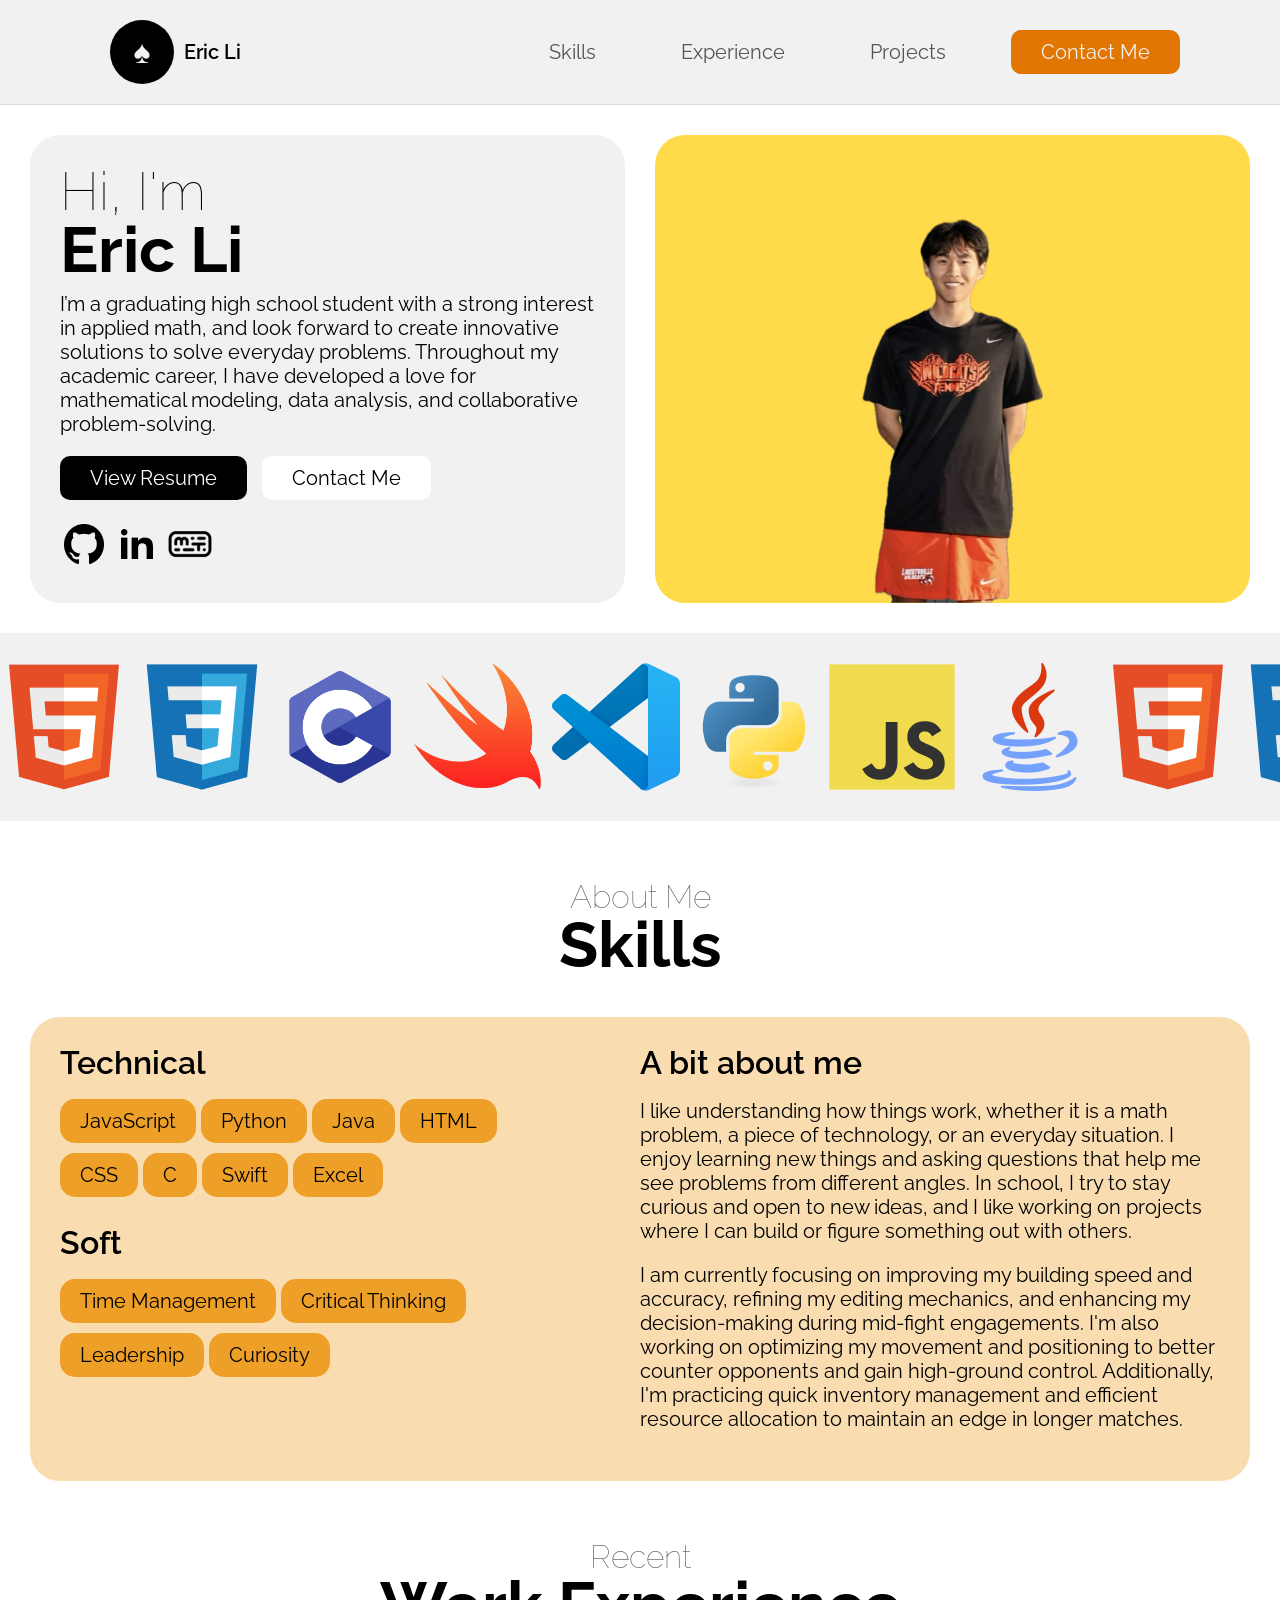
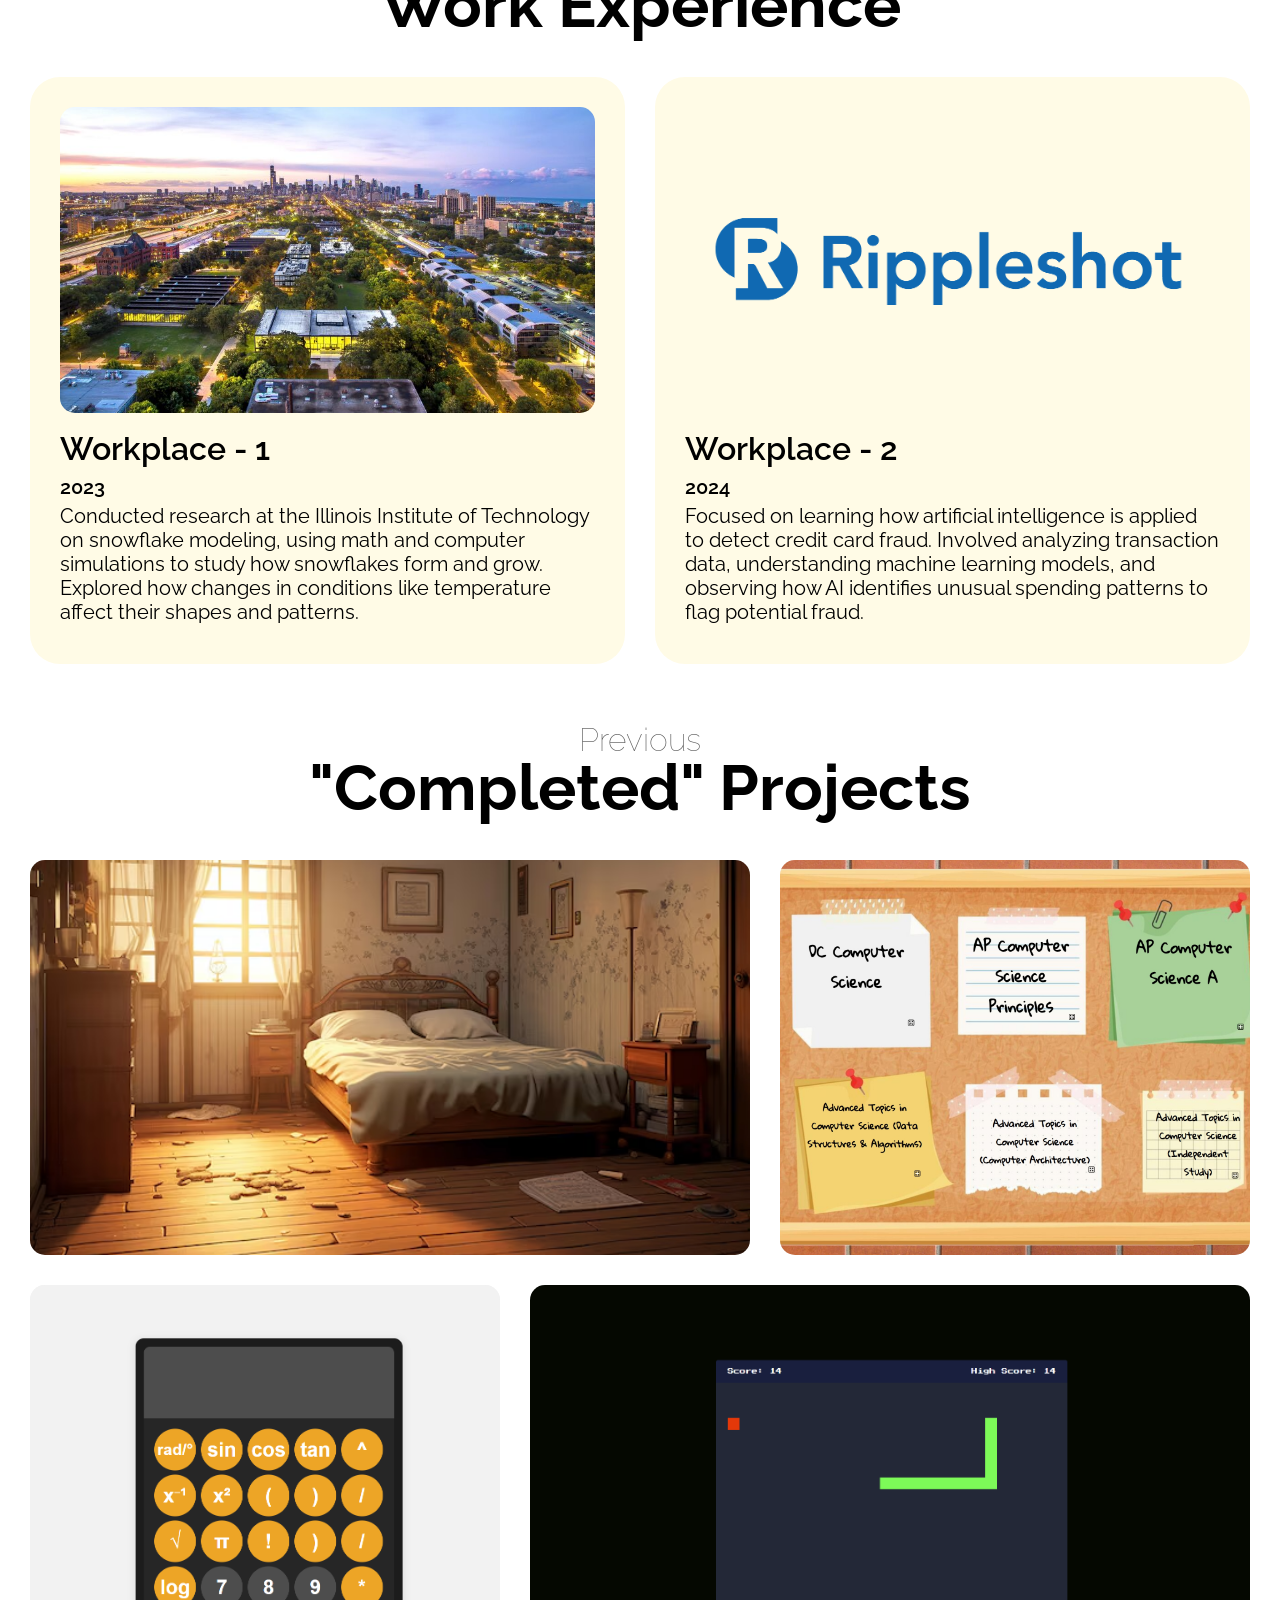
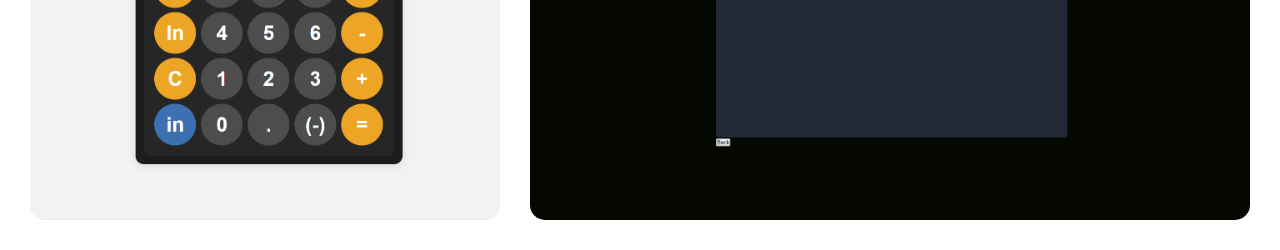
==== commit fe461ea3: "final" ====
--- a/index.html
+++ b/index.html
@@ -21,6 +21,9 @@
             <ul id="menu">
                 <li>
                     <a href="#skills">Skills</a>
+                </li>
+                <li>
+                    <a href="#experience">Experience</a>
                 </li>
                 <li>
                     <a href="#projects">Projects</a>
@@ -129,12 +132,12 @@
                 </div>
                 <div class="right-column">
                     <h3>A bit about me</h3>
-                    <p>Hi I'm Eric, a professional Fortnite player known for my strategic gameplay and competitive success. With years of experience and consistent top rankings in tournaments, I focus on precision, quick decision-making, and mastering game mechanics.</p>
+                    <p>I like understanding how things work, whether it is a math problem, a piece of technology, or an everyday situation. I enjoy learning new things and asking questions that help me see problems from different angles. In school, I try to stay curious and open to new ideas, and I like working on projects where I can build or figure something out with others.</p>
                     <p>I am currently focusing on improving my building speed and accuracy, refining my editing mechanics, and enhancing my decision-making during mid-fight engagements. I'm also working on optimizing my movement and positioning to better counter opponents and gain high-ground control. Additionally, I'm practicing quick inventory management and efficient resource allocation to maintain an edge in longer matches.</p>
                 </div>
             </div>
         </section>
-        <section class="work-experience container">
+        <section id="experience" class="work-experience container">
             <h2>
                 <small>Recent</small>
                 Work Experience
--- a/styles.css
+++ b/styles.css
@@ -487,101 +487,4 @@
 
         }
     }
-}
-
-.chatbot {
-    .chatbot-orange {
-        background-color: var(--orange-100);
-        border-radius: 30px;
-        padding: 30px;
-        gap: 30px;
-        display: flex;
-        @media (max-width:1024px) {
-            flex-direction: column;
-        }
-        p {
-            margin-bottom: 30px;
-        }
-        .chat-info {
-            flex: 3px;
-            padding-right: 30px;
-        }
-        .chat-box {
-            flex: 4;
-            background-color: white;
-            border-radius: 15px;
-            padding: 30px;
-            display: flex;
-            flex-direction: column;
-            .scroll-area {
-                max-height: 300px;
-                height: 300px;
-                overflow-y: scroll;
-                ul {
-                    display: flex;
-                    flex-direction: column;
-                    justify-content: flex-end;
-                    gap: 15px;
-                    li {
-                        display: flex;
-                        align-items: center;
-                        gap: 15px;
-
-                        &:nth-child(even){
-                            text-align: right;
-                            justify-content: flex-end;
-                            flex-direction: row-reverse;
-                            span {
-                                background-color: var(--yellow);
-                            }
-                        }
-
-                        span {
-                            background-color: var(--orange-400);
-                            width: 64px;
-                            height: 64px;
-                            border-radius: 50%;
-                            display: inline-flex;
-                            align-items: center;
-                            justify-content: center;
-                            @media(max-width: 768px){
-                                width: 48px;
-                                height: 48px;
-                            }
-                        }
-                        div {
-                            flex: 1;
-                        }
-                    }
-                }
-            }
-
-            .chat-message {
-                display: flex;
-                margin-top: 15px;
-                gap: 15px;
-                input {
-                    border-radius: 10px;
-                    flex: 1;
-                    padding: 15px;
-                    border: 1px solid transparent;
-                    background-color: var(--base-100);
-                    &:hover {
-                        outline: none;
-                        background-color: white;
-                        border: 1px solid var(--base-100);
-                    }
-                    &:focus {
-                        outline: none;
-                        background-color: white;
-                        border: 1px solid var(--base-100);
-                    }
-                }
-                button {
-                    border: none;
-                    cursor: pointer;
-                }
-            }
-        }
-    }
 }
